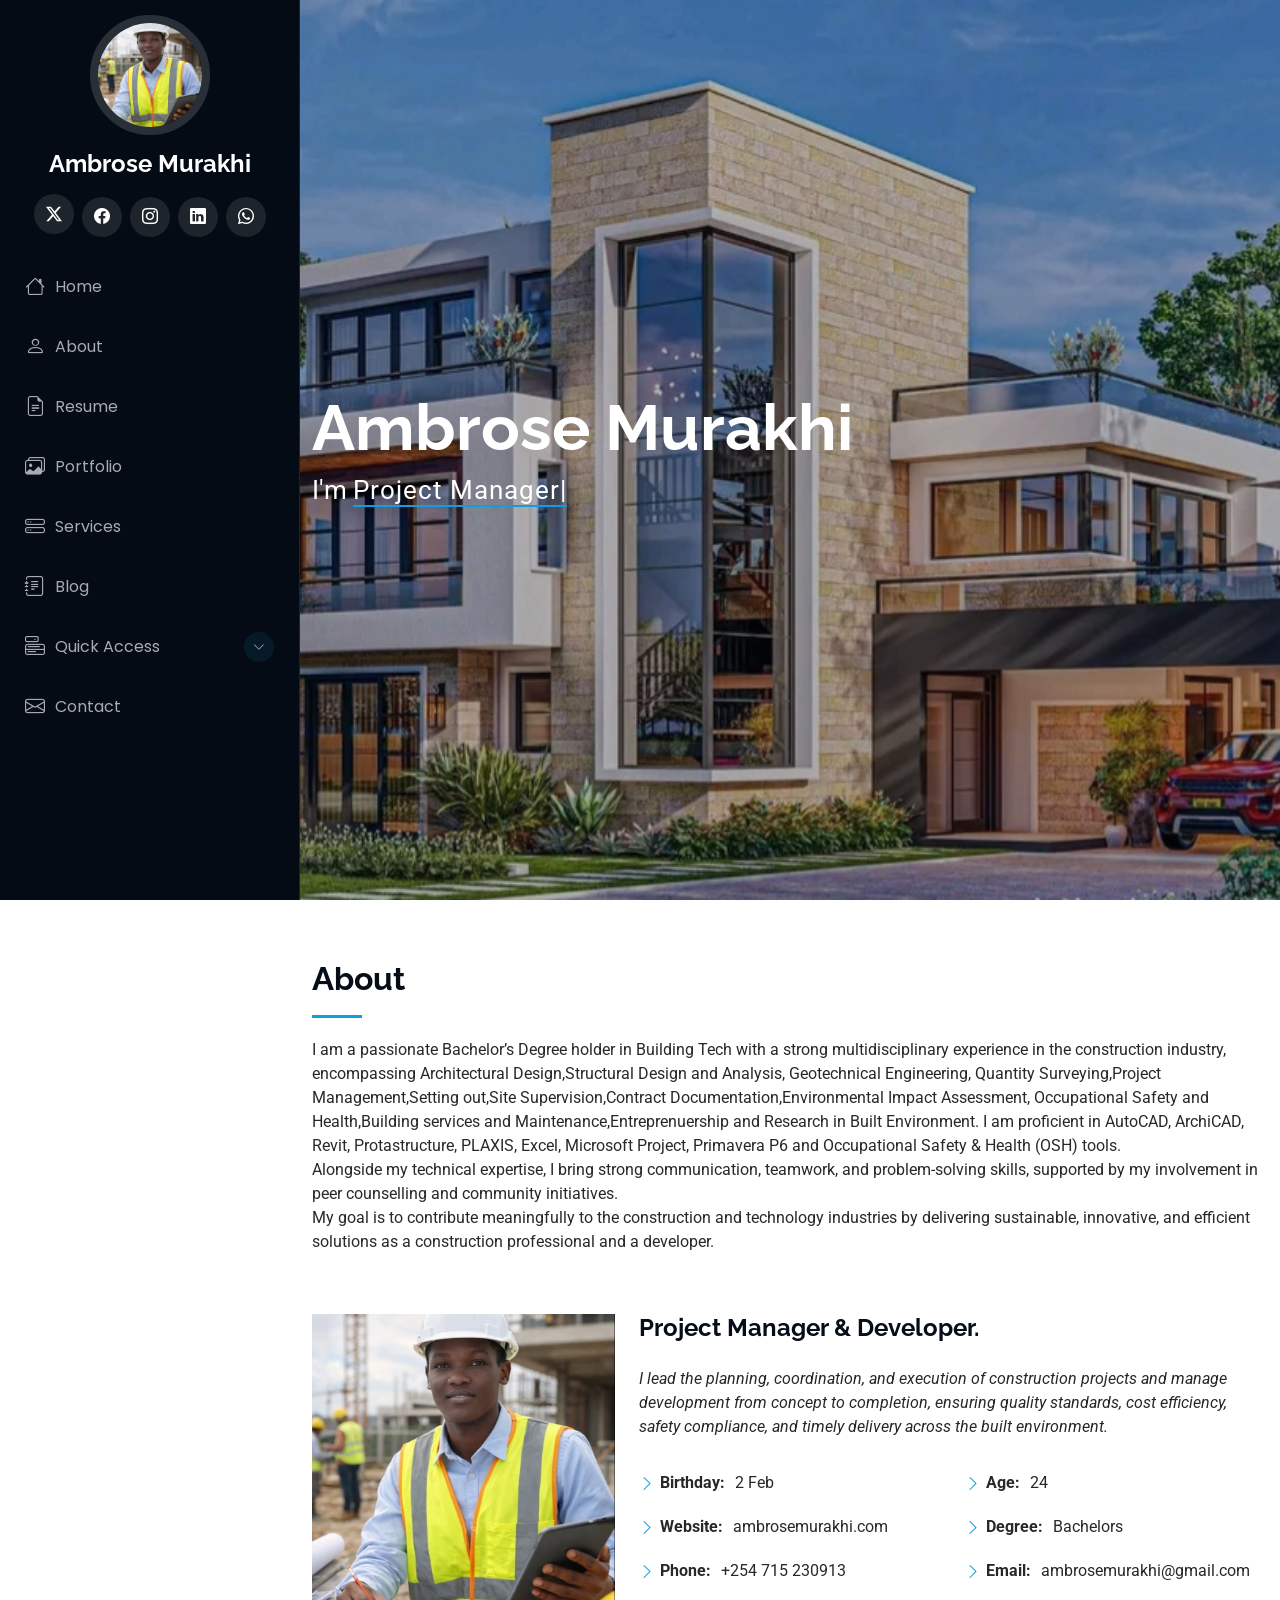
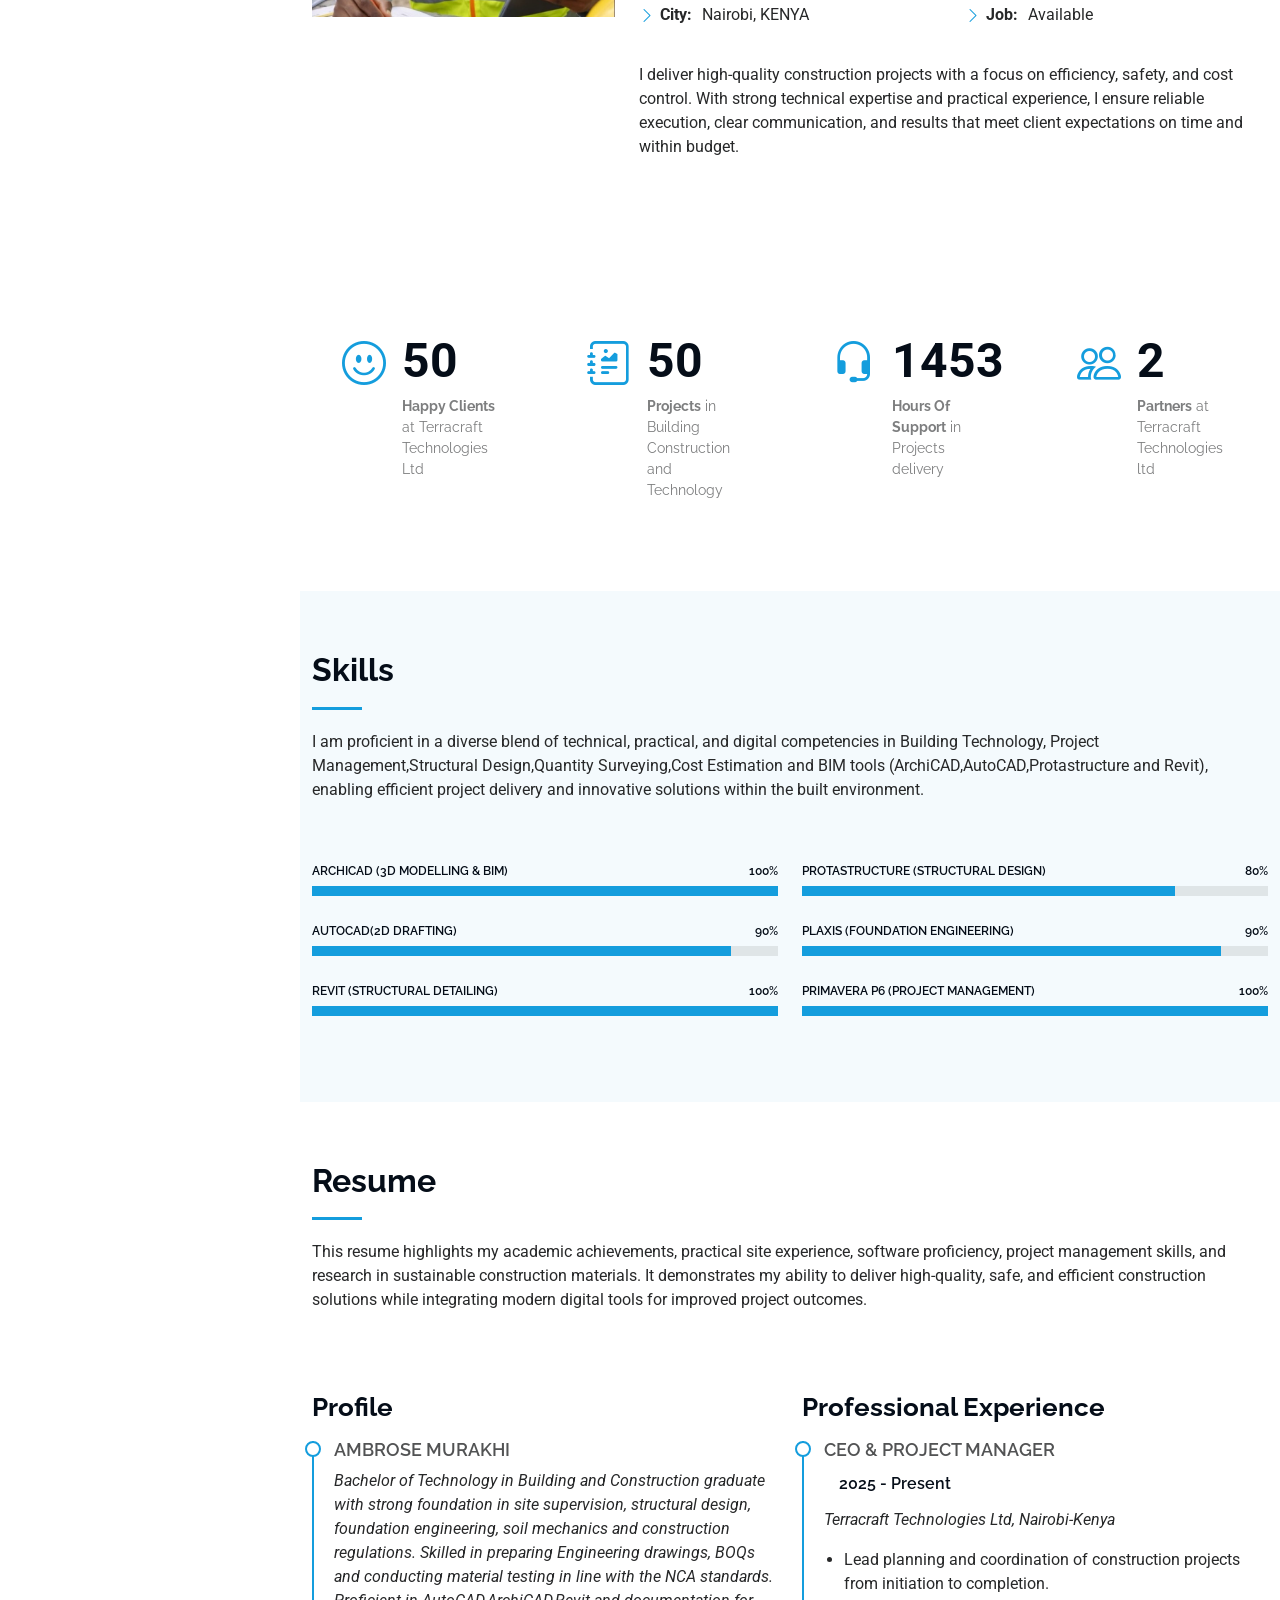
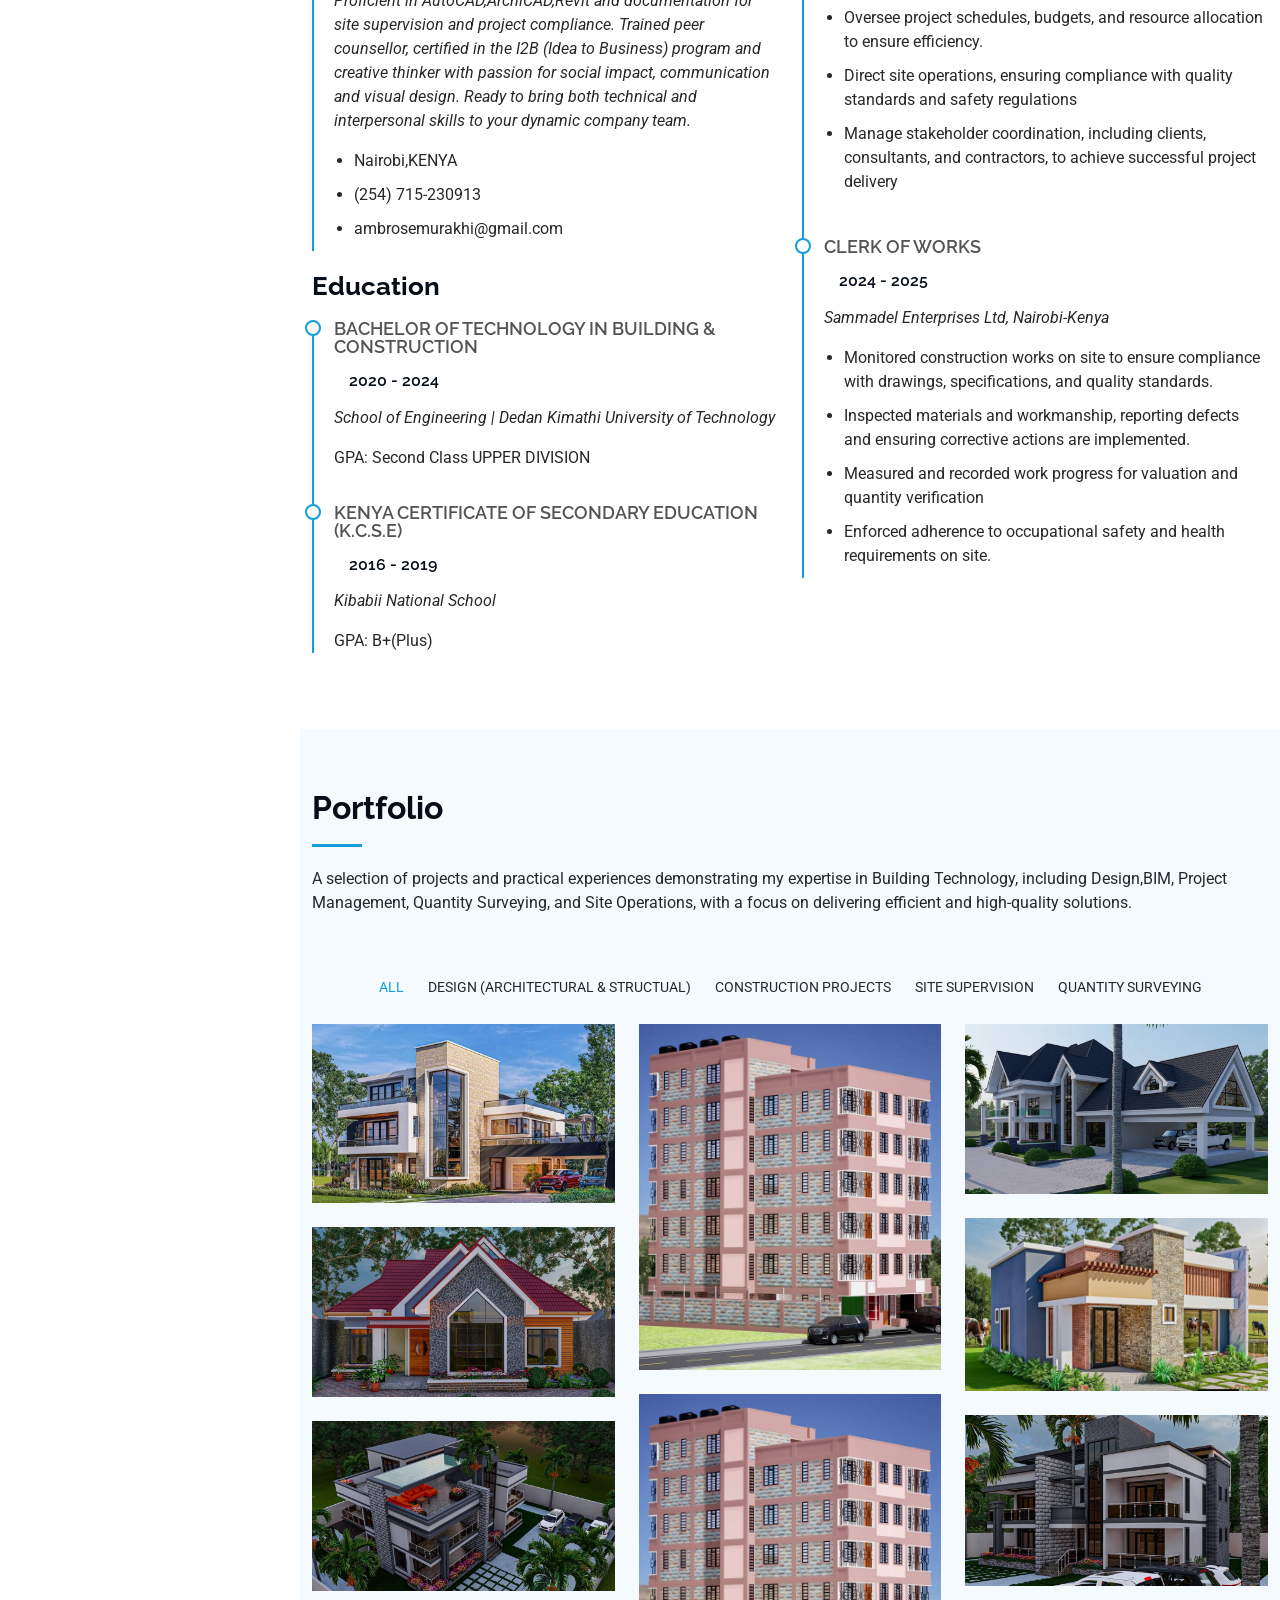
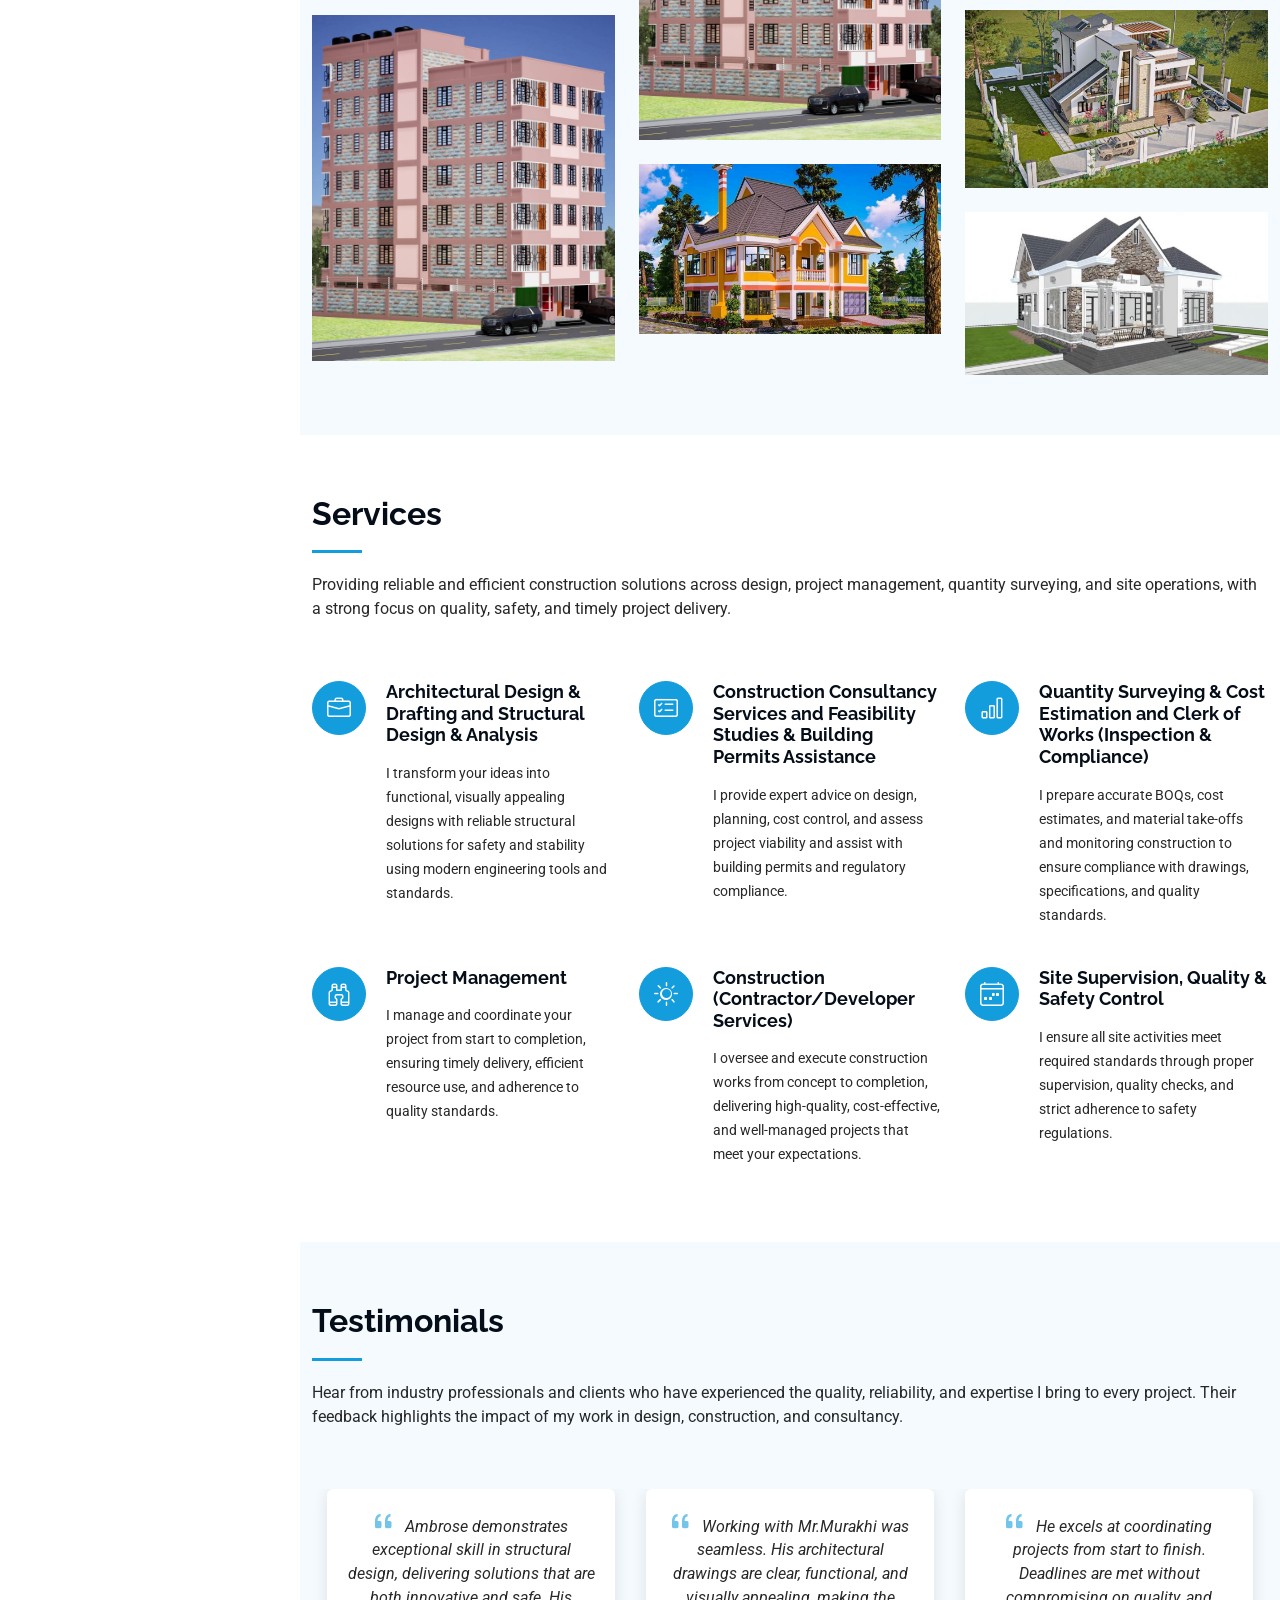
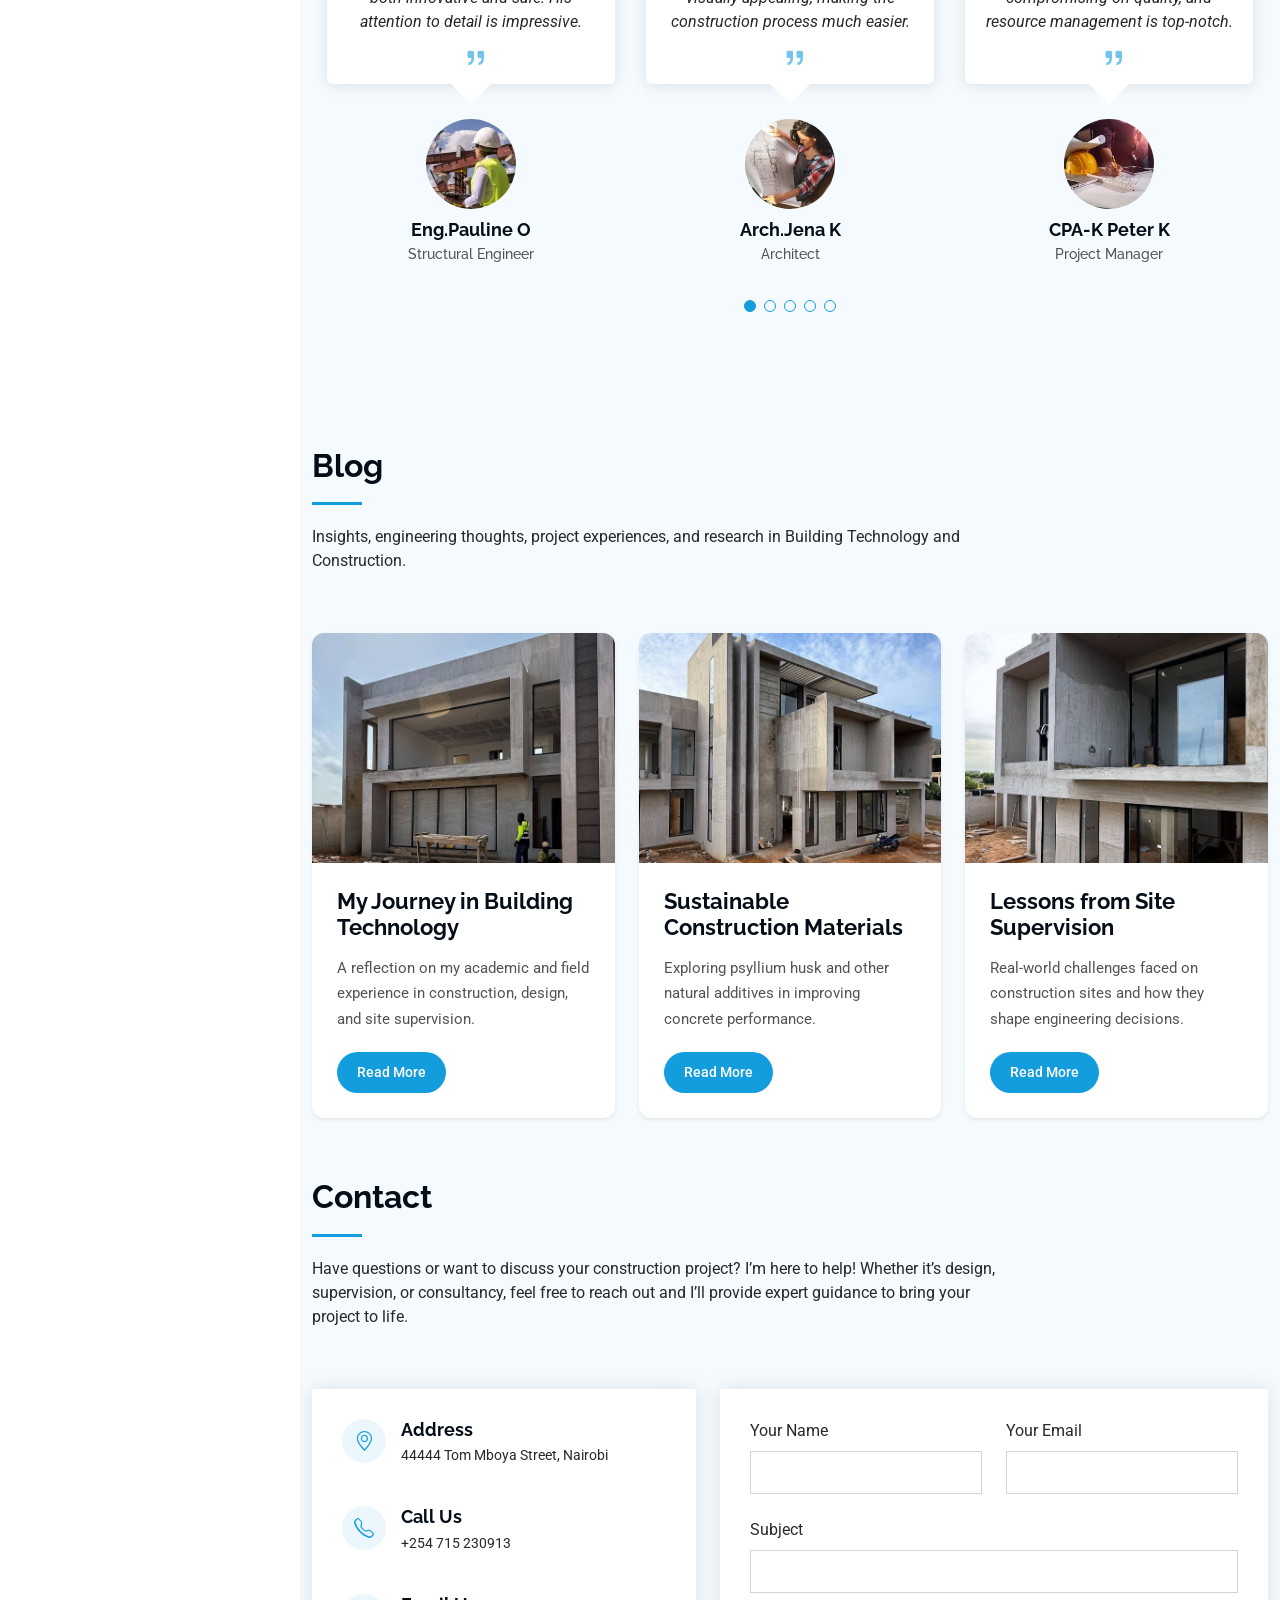
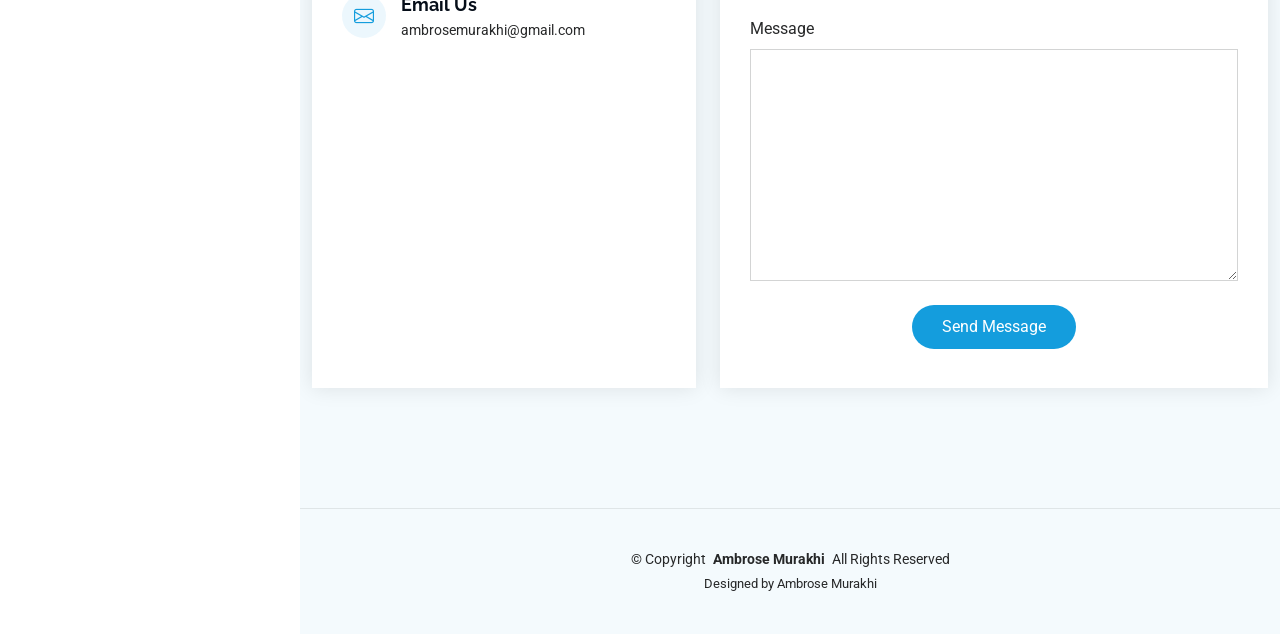
==== index.html @ 7d4fa471 "Initial portfolio website" ====
<!DOCTYPE html>
<html lang="en">

<head>
  <meta charset="utf-8">
  <meta content="width=device-width, initial-scale=1.0" name="viewport">
  <title>Index - My Portifolio</title>
  <meta content="" name="description">
  <meta content="" name="keywords">

  <!-- Favicons -->
  <link href="assets/img/favicon.png" rel="icon">
  <link href="assets/img/apple-touch-icon.png" rel="apple-touch-icon">

  <!-- Fonts -->
  <link href="https://fonts.googleapis.com" rel="preconnect">
  <link href="https://fonts.gstatic.com" rel="preconnect" crossorigin>
  <link href="https://fonts.googleapis.com/css2?family=Roboto:ital,wght@0,100;0,300;0,400;0,500;0,700;0,900;1,100;1,300;1,400;1,500;1,700;1,900&family=Poppins:ital,wght@0,100;0,200;0,300;0,400;0,500;0,600;0,700;0,800;0,900;1,100;1,200;1,300;1,400;1,500;1,600;1,700;1,800;1,900&family=Raleway:ital,wght@0,100;0,200;0,300;0,400;0,500;0,600;0,700;0,800;0,900;1,100;1,200;1,300;1,400;1,500;1,600;1,700;1,800;1,900&display=swap" rel="stylesheet">

  <!-- Vendor CSS Files -->
  <link href="assets/vendor/bootstrap/css/bootstrap.min.css" rel="stylesheet">
  <link href="assets/vendor/bootstrap-icons/bootstrap-icons.css" rel="stylesheet">
  <link href="assets/vendor/aos/aos.css" rel="stylesheet">
  <link href="assets/vendor/glightbox/css/glightbox.min.css" rel="stylesheet">
  <link href="assets/vendor/swiper/swiper-bundle.min.css" rel="stylesheet">

  <!-- Main CSS File -->
  <link href="assets/css/main.css" rel="stylesheet">

</head>

<body class="index-page">

  <header id="header" class="header dark-background d-flex flex-column">
    <i class="header-toggle d-xl-none bi bi-list"></i>

    <div class="profile-img">
      <img src="assets/img/my-profile-img.jpg" alt="" class="img-fluid rounded-circle">
    </div>

    <a href="index.html" class="logo d-flex align-items-center justify-content-center">
      <!-- Uncomment the line below if you also wish to use an image logo -->
      <!-- <img src="assets/img/logo.png" alt=""> -->
      <h1 class="sitename">Ambrose Murakhi</h1>
    </a>

    <div class="social-links text-center">
  <a href="https://x.com/AmbroseMurakhi_" target="_blank"class="bi bi-twitter-x"></i></a>
  <a href="https://www.facebook.com/profile.php?id=61586378630712" target="_blank" class="facebook"><i class="bi bi-facebook"></i></a>
  <a href="https://www.instagram.com/ambrose_murakhi/" target="_blank" class="instagram"><i class="bi bi-instagram"></i></a>
  <a href="https://www.linkedin.com/in/ambrose-murakhi/" target="_blank" class="linkedin"><i class="bi bi-linkedin"></i></a>
  <a href="https://wa.me/254715230913" target="_blank" class="whatsapp"><i class="bi bi-whatsapp"></i></a>
</div>
    </div>

    <nav id="navmenu" class="navmenu">
      <ul>
        <li><a href="#hero" class="active"><i class="bi bi-house navicon"></i>Home</a></li>
        <li><a href="#about"><i class="bi bi-person navicon"></i> About</a></li>
        <li><a href="#resume"><i class="bi bi-file-earmark-text navicon"></i> Resume</a></li>
        <li><a href="#portfolio"><i class="bi bi-images navicon"></i> Portfolio</a></li>
        <li><a href="#services"><i class="bi bi-hdd-stack navicon"></i> Services</a></li>
        <li><a href="#blog"><i class="bi bi-journal-text navicon"></i> Blog</a></li>
        <li class="dropdown">
  <a href="#">
    <i class="bi bi-menu-button navicon"></i>
    <span>Quick Access</span>
    <i class="bi bi-chevron-down toggle-dropdown"></i>
  </a>

  <ul>
    <li><a href="#about">About Me</a></li>
    <li><a href="#resume">My Resume</a></li>
    <li><a href="#portfolio">My Projects</a></li>

    <li class="dropdown">
      <a href="#">
        <span>More Sections</span>
        <i class="bi bi-chevron-down toggle-dropdown"></i>
      </a>
      <ul>
        <li><a href="#services">Services</a></li>
        <li><a href="#testimonials">Testimonials</a></li>
        <li><a href="#contact">Contact Me</a></li>
      </ul>
    </li>

    <li><a href="#hero">Back to Home</a></li>
  </ul>
</li>
        <li><a href="#contact"><i class="bi bi-envelope navicon"></i> Contact</a></li>
      </ul>
    </nav>

  </header>

  <main class="main">

    <!-- Hero Section -->
    <section id="hero" class="hero section dark-background">

      <img src="assets/img/1000176265(1).png" alt="" data-aos="fade-in" class="">

      <div class="container" data-aos="fade-up" data-aos-delay="100">
          <h2>Ambrose Murakhi</h2>
        <p>I'm <span class="typed" data-typed-items="Project Manager, Developer, Freelance, Photographer, Entrepreneur">Designer</span><span class="typed-cursor typed-cursor--blink" aria-hidden="true"></span><span class="typed-cursor typed-cursor--blink" aria-hidden="true"></span></p>
      </div>

    </section><!-- /Hero Section -->

    <!-- About Section -->
    <section id="about" class="about section">

      <!-- Section Title -->
      <div class="container section-title" data-aos="fade-up">
        <h2>About</h2>
        <p>I am a passionate Bachelor’s Degree holder in Building Tech with a strong multidisciplinary experience in the construction industry, encompassing
           Architectural Design,Structural Design and Analysis, Geotechnical Engineering, Quantity Surveying,Project Management,Setting out,Site Supervision,Contract
           Documentation,Environmental Impact Assessment, Occupational Safety and Health,Building services and Maintenance,Entreprenuership and Research in Built Environment.
           I am proficient in AutoCAD, ArchiCAD, Revit, Protastructure, PLAXIS, Excel, Microsoft Project, Primavera P6 and Occupational Safety & Health (OSH) tools.</p>
           Alongside my technical expertise, I bring strong communication, teamwork, and problem-solving skills, supported by my involvement in peer counselling and community initiatives.</p> 
           My goal is to contribute meaningfully to the construction and technology industries by delivering sustainable, innovative, and efficient solutions  as  a construction professional and a developer.</p>
      </div><!-- End Section Title -->

      <div class="container" data-aos="fade-up" data-aos-delay="100">

        <div class="row gy-4 justify-content-center">
          <div class="col-lg-4">
            <img src="assets/img/my-profile-img.jpg" class="img-fluid" alt="">
          </div>
          <div class="col-lg-8 content">
            <h2>Project Manager &amp; Developer.</h2>
            <p class="fst-italic py-3">
              I lead the planning, coordination, and execution of construction projects and manage development from concept
              to completion, ensuring quality standards, cost efficiency, safety compliance, and timely delivery across the built environment.</p>
            <div class="row">
              <div class="col-lg-6">
                <ul>
                  <li><i class="bi bi-chevron-right"></i> <strong>Birthday:</strong> <span>2 Feb </span></li>
                  <li><i class="bi bi-chevron-right"></i> <strong>Website:</strong> <span>ambrosemurakhi.com</span></li>
                  <li><i class="bi bi-chevron-right"></i> <strong>Phone:</strong> <span>+254 715 230913</span></li>
                  <li><i class="bi bi-chevron-right"></i> <strong>City:</strong> <span>Nairobi, KENYA</span></li>
                </ul>
              </div>
              <div class="col-lg-6">
                <ul>
                  <li><i class="bi bi-chevron-right"></i> <strong>Age:</strong> <span>24</span></li>
                  <li><i class="bi bi-chevron-right"></i> <strong>Degree:</strong> <span>Bachelors</span></li>
                  <li><i class="bi bi-chevron-right"></i> <strong>Email:</strong> <span>ambrosemurakhi@gmail.com</span></li>
                  <li><i class="bi bi-chevron-right"></i> <strong>Job:</strong> <span>Available</span></li>
                </ul>
              </div>
            </div>
            <p class="py-3">
              I deliver high-quality construction projects with a focus on efficiency, safety, and cost control. With strong technical expertise and practical experience, I ensure reliable execution, clear communication, and results that meet client expectations on time and within budget.
            </p>
          </div>
        </div>

      </div>

    </section><!-- /About Section -->

    <!-- Stats Section -->
    <section id="stats" class="stats section">

      <div class="container" data-aos="fade-up" data-aos-delay="100">

        <div class="row gy-4">

          <div class="col-lg-3 col-md-6">
            <div class="stats-item">
              <i class="bi bi-emoji-smile"></i>
              <span data-purecounter-start="0" data-purecounter-end="50" data-purecounter-duration="1" class="purecounter"></span>
              <p><strong>Happy Clients</strong> <span> at Terracraft Technologies Ltd</span></p>
            </div>
          </div><!-- End Stats Item -->

          <div class="col-lg-3 col-md-6">
            <div class="stats-item">
              <i class="bi bi-journal-richtext"></i>
              <span data-purecounter-start="0" data-purecounter-end="50" data-purecounter-duration="1" class="purecounter"></span>
              <p><strong>Projects</strong> <span>in Building Construction and Technology</span></p>
            </div>
          </div><!-- End Stats Item -->

          <div class="col-lg-3 col-md-6">
            <div class="stats-item">
              <i class="bi bi-headset"></i>
              <span data-purecounter-start="0" data-purecounter-end="1453" data-purecounter-duration="1" class="purecounter"></span>
              <p><strong>Hours Of Support</strong> <span>in Projects delivery</span></p>
            </div>
          </div><!-- End Stats Item -->

          <div class="col-lg-3 col-md-6">
            <div class="stats-item">
              <i class="bi bi-people"></i>
              <span data-purecounter-start="0" data-purecounter-end="2" data-purecounter-duration="1" class="purecounter"></span>
              <p><strong>Partners</strong> <span>at Terracraft Technologies ltd</span></p>
            </div>
          </div><!-- End Stats Item -->

        </div>

      </div>

    </section><!-- /Stats Section -->

    <!-- Skills Section -->
    <section id="skills" class="skills section light-background">

      <!-- Section Title -->
      <div class="container section-title" data-aos="fade-up">
        <h2>Skills</h2>
        <p>I am proficient in a diverse blend of technical, practical, and digital competencies in Building Technology, Project Management,Structural Design,Quantity Surveying,Cost Estimation and BIM tools (ArchiCAD,AutoCAD,Protastructure and Revit), enabling efficient project delivery and innovative solutions within the built environment.</p>
      </div><!-- End Section Title -->

      <div class="container" data-aos="fade-up" data-aos-delay="100">

        <div class="row skills-content skills-animation">

          <div class="col-lg-6">

            <div class="progress">
              <span class="skill"><span>ArchiCAD (3D Modelling & BIM)</span> <i class="val">100%</i></span>
              <div class="progress-bar-wrap">
                <div class="progress-bar" role="progressbar" aria-valuenow="100" aria-valuemin="0" aria-valuemax="100"></div>
              </div>
            </div><!-- End Skills Item -->

            <div class="progress">
              <span class="skill"><span>AutoCAD(2D Drafting)</span> <i class="val">90%</i></span>
              <div class="progress-bar-wrap">
                <div class="progress-bar" role="progressbar" aria-valuenow="90" aria-valuemin="0" aria-valuemax="100"></div>
              </div>
            </div><!-- End Skills Item -->

            <div class="progress">
              <span class="skill"><span>Revit (Structural Detailing)</span> <i class="val">100%</i></span>
              <div class="progress-bar-wrap">
                <div class="progress-bar" role="progressbar" aria-valuenow="100" aria-valuemin="0" aria-valuemax="100"></div>
              </div>
            </div><!-- End Skills Item -->

          </div>

          <div class="col-lg-6">

            <div class="progress">
              <span class="skill"><span>Protastructure (Structural Design)</span> <i class="val">80%</i></span>
              <div class="progress-bar-wrap">
                <div class="progress-bar" role="progressbar" aria-valuenow="80" aria-valuemin="0" aria-valuemax="100"></div>
              </div>
            </div><!-- End Skills Item -->

            <div class="progress">
              <span class="skill"><span>PLAXIS (Foundation Engineering)</span> <i class="val">90%</i></span>
              <div class="progress-bar-wrap">
                <div class="progress-bar" role="progressbar" aria-valuenow="90" aria-valuemin="0" aria-valuemax="100"></div>
              </div>
            </div><!-- End Skills Item -->

            <div class="progress">
              <span class="skill"><span>Primavera P6 (Project Management)</span> <i class="val">100%</i></span>
              <div class="progress-bar-wrap">
                <div class="progress-bar" role="progressbar" aria-valuenow="100" aria-valuemin="0" aria-valuemax="100"></div>
              </div>
            </div><!-- End Skills Item -->

          </div>

        </div>

      </div>

    </section><!-- /Skills Section -->

    <!-- Resume Section -->
    <section id="resume" class="resume section">

      <!-- Section Title -->
      <div class="container section-title" data-aos="fade-up">
        <h2>Resume</h2>
        <p>This resume highlights my academic achievements, practical site experience, software proficiency, project management skills, and research in sustainable construction materials. It demonstrates my ability to deliver high-quality, safe, and efficient construction solutions while integrating modern digital tools for improved project outcomes.</p>
      </div><!-- End Section Title -->

      <div class="container">

        <div class="row">

          <div class="col-lg-6" data-aos="fade-up" data-aos-delay="100">
            <h3 class="resume-title">Profile</h3>

            <div class="resume-item pb-0">
              <h4>Ambrose Murakhi</h4>
              <p><em>Bachelor of Technology in Building and Construction graduate with strong 
                foundation in site supervision, structural design, foundation engineering, soil mechanics and construction regulations. 
                Skilled in preparing Engineering drawings, BOQs and conducting material testing in line with the NCA standards. 
                Proficient in AutoCAD,ArchiCAD,Revit and documentation for site supervision and project compliance.
                Trained peer counsellor, certified in the I2B (Idea to Business) program and creative thinker with passion for
                social impact, communication and visual design. Ready to bring both technical and interpersonal skills to  
                your dynamic company team.</em></p>
              <ul>
                <li>Nairobi,KENYA</li>
                <li>(254) 715-230913</li>
                <li>ambrosemurakhi@gmail.com</li>
              </ul>
            </div><!-- Edn Resume Item -->

            <h3 class="resume-title">Education</h3>
            <div class="resume-item">
              <h4>Bachelor of Technology in Building &amp; Construction</h4>
              <h5>2020 - 2024</h5>
              <p><em>School of Engineering | Dedan Kimathi University of Technology</em></p>
              <p>GPA: Second Class UPPER DIVISION</p>
            </div><!-- Edn Resume Item -->

            <div class="resume-item">
              <h4>Kenya Certificate of Secondary Education (K.C.S.E)</h4>
              <h5>2016 - 2019</h5>
              <p><em>Kibabii National School</em></p>
              <p>GPA: B+(Plus)</p>
            </div><!-- Edn Resume Item -->

          </div>

          <div class="col-lg-6" data-aos="fade-up" data-aos-delay="200">
            <h3 class="resume-title">Professional Experience</h3>
            <div class="resume-item">
              <h4>CEO & Project Manager</h4>
              <h5>2025 - Present</h5>
              <p><em>Terracraft Technologies Ltd, Nairobi-Kenya </em></p>
              <ul>
                <li>Lead planning and coordination of construction projects from initiation to completion.</li>
                <li>Oversee project schedules, budgets, and resource allocation to ensure efficiency. </li>
                <li>Direct site operations, ensuring compliance with quality standards and safety regulations</li>
                <li>Manage stakeholder coordination, including clients, consultants, and contractors, to achieve successful project delivery</li>
              </ul>
            </div><!-- Edn Resume Item -->

            <div class="resume-item">
              <h4>Clerk of Works</h4>
              <h5>2024 - 2025</h5>
              <p><em>Sammadel Enterprises Ltd, Nairobi-Kenya</em></p>
              <ul>
                <li>Monitored construction works on site to ensure compliance with drawings, specifications, and quality standards.</li>
                <li>Inspected materials and workmanship, reporting defects and ensuring corrective actions are implemented.</li>
                <li>Measured and recorded work progress for valuation and quantity verification</li>
                <li>Enforced adherence to occupational safety and health requirements on site.</li>
              </ul>
            </div><!-- Edn Resume Item -->

          </div>

        </div>

      </div>

    </section><!-- /Resume Section -->

    <!-- Portfolio Section -->
    <section id="portfolio" class="portfolio section light-background">

      <!-- Section Title -->
      <div class="container section-title" data-aos="fade-up">
        <h2>Portfolio</h2>
        <p>A selection of projects and practical experiences demonstrating my expertise in Building Technology, including Design,BIM, Project Management, Quantity Surveying, and Site Operations, with a focus on delivering efficient and high-quality solutions.</p>
      </div><!-- End Section Title -->

      <div class="container">

        <div class="isotope-layout" data-default-filter="*" data-layout="masonry" data-sort="original-order">

          <ul class="portfolio-filters isotope-filters" data-aos="fade-up" data-aos-delay="100">
            <li data-filter="*" class="filter-active">All</li>
            <li data-filter=".filter-app">Design (Architectural & Structual)</li>
            <li data-filter=".filter-product">Construction Projects</li>
            <li data-filter=".filter-branding">Site Supervision</li>
            <li data-filter=".filter-books">Quantity Surveying</li>
          </ul><!-- End Portfolio Filters -->

          <div class="row gy-4 isotope-container" data-aos="fade-up" data-aos-delay="200">

          <div class="col-lg-4 col-md-6 portfolio-item isotope-item filter-app">
              <div class="portfolio-content h-100">
                <img src="assets/img/1000176265(1).png" class="img-fluid" alt="">
                <div class="portfolio-info">
                  <h4>Mansionette Architectural Design</h4>
                  <p> Mansionette residential unit located in Kahawa Estate,Nyeri County.</p>
                  <a href="assets/img/1000176265(1).png" title="Mansionette Architectural Design" data-gallery="portfolio-gallery-app" class="glightbox preview-link"><i class="bi bi-zoom-in"></i></a>
                  <a href="portfolio-details.html" title="More Details" class="details-link"><i class="bi bi-link-45deg"></i></a>
                </div>
              </div>
            </div><!-- End Portfolio Item -->

            <div class="col-lg-4 col-md-6 portfolio-item isotope-item filter-product">
              <div class="portfolio-content h-100">
                <img src="assets/img/1000366231.jpg" class="img-fluid" alt="">
                <div class="portfolio-info">
                  <h4>Affordable Housing,Nyeri Town</h4>
                  <p>6-Storey Residential Building next of Nyeri PGH</p>
                  <a href="assets/img/1000366231.jpg" title="Affordable Housing,Nyeri Town" data-gallery="portfolio-gallery-product" class="glightbox preview-link"><i class="bi bi-zoom-in"></i></a>
                  <a href="portfolio-details.html" title="More Details" class="details-link"><i class="bi bi-link-45deg"></i></a>
                </div>
              </div>
            </div><!-- End Portfolio Item -->

            <div class="col-lg-4 col-md-6 portfolio-item isotope-item filter-branding">
              <div class="portfolio-content h-100">
                <img src="assets/img/1000360271.jpg" class="img-fluid" alt="">
                <div class="portfolio-info">
                  <h4>Site Supervision</h4>
                  <p>Worked as a site supervisor at Terracraft Technologies Ltd</p>
                  <a href="assets/img/1000360271.jpg" title="Site Supervisor TTL" data-gallery="portfolio-gallery-branding" class="glightbox preview-link"><i class="bi bi-zoom-in"></i></a>
                  <a href="portfolio-details.html" title="More Details" class="details-link"><i class="bi bi-link-45deg"></i></a>
                </div>
              </div>
            </div><!-- End Portfolio Item -->

            <div class="col-lg-4 col-md-6 portfolio-item isotope-item filter-books">
              <div class="portfolio-content h-100">
                <img src="assets/img/1000360272.jpg" class="img-fluid" alt="">
                <div class="portfolio-info">
                  <h4>Quantity Surveying at Terracraft Technologies Ltd</h4>
                  <p>Working as a Quantity Surveyor at Terracraft Technologies Ltd</p>
                  <a href="assets/img/1000360272.jpg" title="Quantity Surveyor at Terracraft Technologies Ltd" data-gallery="portfolio-gallery-book" class="glightbox preview-link"><i class="bi bi-zoom-in"></i></a>
                  <a href="portfolio-details.html" title="More Details" class="details-link"><i class="bi bi-link-45deg"></i></a>
                </div>
              </div>
            </div><!-- End Portfolio Item -->

            <div class="col-lg-4 col-md-6 portfolio-item isotope-item filter-app">
              <div class="portfolio-content h-100">
                <img src="assets/img/1000360269.jpg" class="img-fluid" alt="">
                <div class="portfolio-info">
                  <h4>2-bedroom Bungalow</h4>
                  <p>2-bedroom Bungalow located in Kahawa estate,Nyeri County</p>
                  <a href="assets/img/1000360269.jpg" title="2-bedroom Bungalow" data-gallery="portfolio-gallery-app" class="glightbox preview-link"><i class="bi bi-zoom-in"></i></a>
                  <a href="portfolio-details.html" title="More Details" class="details-link"><i class="bi bi-link-45deg"></i></a>
                </div>
              </div>
            </div><!-- End Portfolio Item -->

            <div class="col-lg-4 col-md-6 portfolio-item isotope-item filter-product">
              <div class="portfolio-content h-100">
                <img src="assets/img/1000366231.jpg" class="img-fluid" alt="">
                <div class="portfolio-info">
                  <h4>Affordable Housing,Ruringu Nyeri county</h4>
                  <p>6-Storey Residential Building in Ruringu Town</p>
                  <a href="assets/img/1000366231.jpg" title="12-Storey Building Ruringu" data-gallery="portfolio-gallery-product" class="glightbox preview-link"><i class="bi bi-zoom-in"></i></a>
                  <a href="portfolio-details.html" title="More Details" class="details-link"><i class="bi bi-link-45deg"></i></a>
                </div>
              </div>
            </div><!-- End Portfolio Item -->

            <div class="col-lg-4 col-md-6 portfolio-item isotope-item filter-branding">
              <div class="portfolio-content h-100">
                <img src="assets/img/1000360277.jpg" class="img-fluid" alt="">
                <div class="portfolio-info">
                  <h4>Site Supervision at Boma Yangu</h4>
                  <p>Worked as a site supervisor at Boma Yangu</p>
                  <a href="assets/img/1000360277.jpg" title="Site supervisor Boma yangu" data-gallery="portfolio-gallery-branding" class="glightbox preview-link"><i class="bi bi-zoom-in"></i></a>
                  <a href="portfolio-details.html" title="More Details" class="details-link"><i class="bi bi-link-45deg"></i></a>
                </div>
              </div>
            </div><!-- End Portfolio Item -->

            <div class="col-lg-4 col-md-6 portfolio-item isotope-item filter-books">
              <div class="portfolio-content h-100">
                <img src="assets/img/1000360279.jpg" class="img-fluid" alt="">
                <div class="portfolio-info">
                  <h4>Quantity Suverying at AHP</h4>
                  <p>Worked as a quantity surveyor at AHP</p>
                  <a href="assets/img/1000360279.jpg" title="Quantity surveyor at AHP" data-gallery="portfolio-gallery-book" class="glightbox preview-link"><i class="bi bi-zoom-in"></i></a>
                  <a href="portfolio-details.html" title="More Details" class="details-link"><i class="bi bi-link-45deg"></i></a>
                </div>
              </div>
            </div><!-- End Portfolio Item -->

            <div class="col-lg-4 col-md-6 portfolio-item isotope-item filter-app">
              <div class="portfolio-content h-100">
                <img src="assets/img/portfolio/hero2.jpg" class="img-fluid" alt="">
                <div class="portfolio-info">
                  <h4>4-bedroom Mansionette</h4>
                  <p>4-bedroom Mansionette located in Kahawa Estate,Nyeri county</p>
                  <a href="assets/img/portfolio/hero2.jpg" title="4-bedroom Mansionette" data-gallery="portfolio-gallery-app" class="glightbox preview-link"><i class="bi bi-zoom-in"></i></a>
                  <a href="portfolio-details.html" title="More Details" class="details-link"><i class="bi bi-link-45deg"></i></a>
                </div>
              </div>
            </div><!-- End Portfolio Item -->

            <div class="col-lg-4 col-md-6 portfolio-item isotope-item filter-product">
              <div class="portfolio-content h-100">
<img src="assets/img/1000366231.jpg" class="img-fluid" alt="">
<div class="portfolio-info">
<h4>Block C 6-Storey Building Othaya Town</h4>
<p>6-Storey Residential Building with 2 bedroom units</p>
<a href="assets/img/1000366231.jpg" title="Block C 10-Storey Othaya Town" data-gallery="portfolio-gallery-product" class="glightbox preview-link"><i class="bi bi-zoom-in"></i></a>
        <a href="portfolio-details.html" title="More Details" class="details-link"><i class="bi bi-link-45deg"></i></a>
            </div>
            </div>
            </div><!-- End Portfolio Item -->

            <div class="col-lg-4 col-md-6 portfolio-item isotope-item filter-branding">
              <div class="portfolio-content h-100">
                <img src="assets/img/1000351188.jpg" class="img-fluid" alt="">
                <div class="portfolio-info">
                  <h4>Site Supervision at AHP</h4>
                  <p>Worked as a site supervisor at AHP</p>
                  <a href="assets/img/1000351188.jpg" title="Site Supervisor AHP" data-gallery="portfolio-gallery-branding" class="glightbox preview-link"><i class="bi bi-zoom-in"></i></a>
                  <a href="portfolio-details.html" title="More Details" class="details-link"><i class="bi bi-link-45deg"></i></a>
                </div>
              </div>
            </div><!-- End Portfolio Item -->

            <div class="col-lg-4 col-md-6 portfolio-item isotope-item filter-books">
              <div class="portfolio-content h-100">
                <img src="assets/img/hero1.jpg" class="img-fluid" alt="">
                <div class="portfolio-info">
                  <h4>Drawing interpretation for quantity take-offs</h4>
                  <p>At Boma yangu</p>
                  <a href="assets/img/hero1.jpg" title="Quantity Surveyor at Boma Yangu" data-gallery="portfolio-gallery-book" class="glightbox preview-link"><i class="bi bi-zoom-in"></i></a>
                  <a href="portfolio-details.html" title="More Details" class="details-link"><i class="bi bi-link-45deg"></i></a>
                </div>
              </div>
            </div><!-- End Portfolio Item -->

          </div><!-- End Portfolio Container -->

        </div>

      </div>

    </section><!-- /Portfolio Section -->

    <!-- Services Section -->
    <section id="services" class="services section">

      <!-- Section Title -->
      <div class="container section-title" data-aos="fade-up">
        <h2>Services</h2>
        <p>Providing reliable and efficient construction solutions across design, project management, quantity surveying, and site operations, with a strong focus on quality, safety, and timely project delivery.</p>
      </div><!-- End Section Title -->

      <div class="container">

        <div class="row gy-4">

          <div class="col-lg-4 col-md-6 service-item d-flex" data-aos="fade-up" data-aos-delay="100">
            <div class="icon flex-shrink-0"><i class="bi bi-briefcase"></i></div>
            <div>
              <h4 class="title"><a href="architectural design.html" class="stretched-link">Architectural Design & Drafting and Structural Design & Analysis</a></h4>
              <p class="description">I transform your ideas into functional, visually appealing designs with reliable structural solutions for safety and stability using modern engineering tools and standards.</p>
            </div>
          </div>
          <!-- End Service Item -->

          <div class="col-lg-4 col-md-6 service-item d-flex" data-aos="fade-up" data-aos-delay="200">
            <div class="icon flex-shrink-0"><i class="bi bi-card-checklist"></i></div>
            <div>
              <h4 class="title"><a href="Construction consultancy services.html" class="stretched-link">Construction Consultancy Services and Feasibility Studies & Building Permits Assistance</a></h4>
              <p class="description">I provide expert advice on design, planning, cost control, and assess project viability and assist with building permits and regulatory compliance.</p>
            </div>
          </div><!-- End Service Item -->

          <div class="col-lg-4 col-md-6 service-item d-flex" data-aos="fade-up" data-aos-delay="300">
            <div class="icon flex-shrink-0"><i class="bi bi-bar-chart"></i></div>
            <div>
              <h4 class="title"><a href="Quantity Surveying & Cost Estimation.html" class="stretched-link">Quantity Surveying & Cost Estimation and Clerk of Works (Inspection & Compliance)</a></h4>
              <p class="description">I prepare accurate BOQs, cost estimates, and material take-offs and monitoring construction to ensure compliance with drawings, specifications, and quality standards.</p>
            </div>
          </div><!-- End Service Item -->

          <div class="col-lg-4 col-md-6 service-item d-flex" data-aos="fade-up" data-aos-delay="400">
            <div class="icon flex-shrink-0"><i class="bi bi-binoculars"></i></div>
            <div>
              <h4 class="title"><a href="Project Management.html" class="stretched-link">Project Management</a></h4>
              <p class="description">I manage and coordinate your project from start to completion, ensuring timely delivery, efficient resource use, and adherence to quality standards.</p>
            </div>
          </div><!-- End Service Item -->

          <div class="col-lg-4 col-md-6 service-item d-flex" data-aos="fade-up" data-aos-delay="500">
            <div class="icon flex-shrink-0"><i class="bi bi-brightness-high"></i></div>
            <div>
              <h4 class="title"><a href="Contractor&Developer Services.html" class="stretched-link">Construction (Contractor/Developer Services)</a></h4>
              <p class="description">I oversee and execute construction works from concept to completion, delivering high-quality, cost-effective, and well-managed projects that meet your expectations.</p>
            </div>
          </div><!-- End Service Item -->

          <div class="col-lg-4 col-md-6 service-item d-flex" data-aos="fade-up" data-aos-delay="600">
            <div class="icon flex-shrink-0"><i class="bi bi-calendar4-week"></i></div>
            <div>
              <h4 class="title"><a href="Site Supervision, Quality & Safety Control.html" class="stretched-link">Site Supervision, Quality & Safety Control</a></h4>
              <p class="description">I ensure all site activities meet required standards through proper supervision, quality checks, and strict adherence to safety regulations.</p>
            </div>
          </div><!-- End Service Item -->

        </div>

      </div>

    </section><!-- /Services Section -->

    <!-- Testimonials Section -->
    <section id="testimonials" class="testimonials section light-background">

      <!-- Section Title -->
      <div class="container section-title" data-aos="fade-up">
        <h2>Testimonials</h2>
        <p>Hear from industry professionals and clients who have experienced the quality, reliability, and expertise I bring to every project. Their feedback highlights the impact of my work in design, construction, and consultancy.</p>
      </div><!-- End Section Title -->

      <div class="container" data-aos="fade-up" data-aos-delay="100">

        <div class="swiper init-swiper">
          <script type="application/json" class="swiper-config">
            {
              "loop": true,
              "speed": 600,
              "autoplay": {
                "delay": 5000
              },
              "slidesPerView": "auto",
              "pagination": {
                "el": ".swiper-pagination",
                "type": "bullets",
                "clickable": true
              },
              "breakpoints": {
                "320": {
                  "slidesPerView": 1,
                  "spaceBetween": 40
                },
                "1200": {
                  "slidesPerView": 3,
                  "spaceBetween": 1
                }
              }
            }
          </script>
          <div class="swiper-wrapper">

            <div class="swiper-slide">
              <div class="testimonial-item">
                <p>
                  <i class="bi bi-quote quote-icon-left"></i>
                  <span>Ambrose demonstrates exceptional skill in structural design, delivering solutions that are both innovative and safe. His attention to detail is impressive.</span>
                  <i class="bi bi-quote quote-icon-right"></i>
                </p>
                <img src="assets/img/testimonials/Structural Engineer1.jpg" class="testimonial-img" alt="">
                <h3>Eng.Pauline O</h3>
                <h4>Structural Engineer</h4>
              </div>
            </div><!-- End testimonial item -->

            <div class="swiper-slide">
              <div class="testimonial-item">
                <p>
                  <i class="bi bi-quote quote-icon-left"></i>
                  <span>Working with Mr.Murakhi was seamless. His architectural drawings are clear, functional, and visually appealing, making the construction process much easier.</span>
                  <i class="bi bi-quote quote-icon-right"></i>
                </p>
                <img src="assets/img/testimonials/Architect.jpg" class="testimonial-img" alt="">
                <h3> Arch.Jena K</h3>
                <h4>Architect</h4>
              </div>
            </div><!-- End testimonial item -->

            <div class="swiper-slide">
              <div class="testimonial-item">
                <p>
                  <i class="bi bi-quote quote-icon-left"></i>
                  <span>He excels at coordinating projects from start to finish. Deadlines are met without compromising on quality, and resource management is top-notch.</span>
                  <i class="bi bi-quote quote-icon-right"></i>
                </p>
                <img src="assets/img/testimonials/Project Manager.jpg" class="testimonial-img" alt="">
                <h3>CPA-K Peter K</h3>
                <h4>Project Manager</h4>
              </div>
            </div><!-- End testimonial item -->

            <div class="swiper-slide">
              <div class="testimonial-item">
                <p>
                  <i class="bi bi-quote quote-icon-left"></i>
                  <span>Ambrose's cost estimates and BOQs are always accurate and well-structured, allowing for efficient budgeting and control of project expenses.</span>
                  <i class="bi bi-quote quote-icon-right"></i>
                </p>
                <img src="assets/img/testimonials/Quantity Suveryor.jpg" class="testimonial-img" alt="">
                <h3>Qs. Jackson M</h3>
                <h4>Quantity Surveyor</h4>
              </div>
            </div><!-- End testimonial item -->

            <div class="swiper-slide">
              <div class="testimonial-item">
                <p>
                  <i class="bi bi-quote quote-icon-left"></i>
                  <span>His consultancy advice is insightful and practical. He provides professional guidance that saves time, money, and ensures compliance with standards.</span>
                  <i class="bi bi-quote quote-icon-right"></i>
                </p>
                <img src="assets/img/testimonials/Construction Consultant.jpg" class="testimonial-img" alt="">
                <h3>Eng. Wabwile A </h3>
                <h4>Construction Consultant</h4>
              </div>
            </div><!-- End testimonial item -->

          </div>
          <div class="swiper-pagination"></div>
        </div>

      </div>

    </section><!-- /Testimonials Section -->
<!-- Blog Section -->
<section id="blog" class="blog section light-background">

  <div class="container section-title" data-aos="fade-up">
    <h2>Blog</h2>
    <p>Insights, engineering thoughts, project experiences, and research in Building Technology and Construction.</p>
  </div>

  <div class="container">

    <div class="row gy-4">

      <!-- Blog Post 1 -->
      <div class="col-lg-4 col-md-6" data-aos="fade-up">
        <div class="card h-100 shadow-sm">
          <img src="assets/img/1000139272.jpg" class="card-img-top" alt="">
          <div class="card-body">
            <h5 class="card-title">My Journey in Building Technology</h5>
            <p class="card-text">
              A reflection on my academic and field experience in construction, design, and site supervision.
            </p>
            <a href="posts/post1.html" class="btn btn-primary btn-sm">Read More</a>
          </div>
        </div>
      </div>

      <!-- Blog Post 2 -->
      <div class="col-lg-4 col-md-6" data-aos="fade-up" data-aos-delay="100">
        <div class="card h-100 shadow-sm">
          <img src="assets/img/1000139273.jpg" class="card-img-top" alt="">
          <div class="card-body">
            <h5 class="card-title">Sustainable Construction Materials</h5>
            <p class="card-text">
              Exploring psyllium husk and other natural additives in improving concrete performance.
            </p>
            <a href="posts/post2.html" class="btn btn-primary btn-sm">Read More</a>
          </div>
        </div>
      </div>

      <!-- Blog Post 3 -->
      <div class="col-lg-4 col-md-6" data-aos="fade-up" data-aos-delay="200">
        <div class="card h-100 shadow-sm">
          <img src="assets/img/1000139274.jpg" class="card-img-top" alt="">
          <div class="card-body">
            <h5 class="card-title">Lessons from Site Supervision</h5>
            <p class="card-text">
              Real-world challenges faced on construction sites and how they shape engineering decisions.
            </p>
            <a href="posts/post3.html" class="btn btn-primary btn-sm">Read More</a>
          </div>
        </div>
      </div>

    </div>

  </div>
    <!-- Contact Section -->
    <section id="contact" class="contact section">

      <!-- Section Title -->
      <div class="container section-title" data-aos="fade-up">
        <h2>Contact</h2>
        <p>Have questions or want to discuss your construction project? I’m here to help! Whether it’s design, supervision, or consultancy, feel free to reach out and I’ll provide expert guidance to bring your project to life.</p>
      </div><!-- End Section Title -->

      <div class="container" data-aos="fade-up" data-aos-delay="100">

        <div class="row gy-4">

          <div class="col-lg-5">

            <div class="info-wrap">
              <div class="info-item d-flex" data-aos="fade-up" data-aos-delay="200">
                <i class="bi bi-geo-alt flex-shrink-0"></i>
                <div>
                  <h3>Address</h3>
                  <p>44444 Tom Mboya Street, Nairobi</p>
                </div>
              </div><!-- End Info Item -->

              <div class="info-item d-flex" data-aos="fade-up" data-aos-delay="300">
                <i class="bi bi-telephone flex-shrink-0"></i>
                <div>
                  <h3>Call Us</h3>
                  <p>+254 715 230913 </p>
                </div>
              </div><!-- End Info Item -->

              <div class="info-item d-flex" data-aos="fade-up" data-aos-delay="400">
                <i class="bi bi-envelope flex-shrink-0"></i>
                <div>
                  <h3>Email Us</h3>
                  <p>ambrosemurakhi@gmail.com</p>
                </div>
              </div><!-- End Info Item -->

              <iframe src="https://www.google.com/maps/embed?pb=!1m18!1m12!1m3!1d19957.378719078357!2d36.816500!3d-1.284000!2m3!1f0!2f0!3f0!3m2!1i1024!2i768!4f13.1!3m3!1m2!1s0x182f1733c947e5af%3A0x11f9f53aaf1fcb5e!2sTom%20Mboya%20St%2C%20Nairobi%2C%20Kenya!5e0!3m2!1sen!2ske!4v1700000000000!5m2!1sen!2ske" frameborder="0" style="border:0; width: 100%; height: 270px;" allowfullscreen="" loading="lazy" referrerpolicy="no-referrer-when-downgrade"></iframe>
            </div>
          </div>

          <div class="col-lg-7">
<form id="contact-form" action="http://localhost:5000/contact" method="POST" class="php-email-form" data-aos="fade-up" data-aos-delay="200">
    <div class="row gy-4">

    <div class="col-md-6">
      <label for="name-field" class="pb-2">Your Name</label>
      <input type="text" name="name" id="name-field" class="form-control" required="">
    </div>

    <div class="col-md-6">
      <label for="email-field" class="pb-2">Your Email</label>
      <input type="email" class="form-control" name="email" id="email-field" required="">
    </div>

    <div class="col-md-12">
      <label for="subject-field" class="pb-2">Subject</label>
      <input type="text" class="form-control" name="subject" id="subject-field" required="">
    </div>

    <div class="col-md-12">
      <label for="message-field" class="pb-2">Message</label>
      <textarea class="form-control" name="message" rows="10" id="message-field" required=""></textarea>
    </div>

    <div class="col-md-12 text-center">
      <div class="loading">Loading</div>
      <div class="error-message"></div>
      <div class="sent-message">Your message has been sent. Thank you!</div>

      <button type="submit">Send Message</button>
    </div>

  </div>
</form>
</section>
    </section><!-- /Contact Section -->

  </main>

    <footer id="footer" class="footer position-relative light-background">

  <div class="container">
    <div class="copyright text-center">
      <p>© <span>Copyright</span> 
      <strong class="px-1 sitename">Ambrose Murakhi</strong> 
      <span>All Rights Reserved</span></p>
    </div>

    <div class="credits">
      <span>Designed by Ambrose Murakhi</span>
    </div>
  </div>

</footer>

  <!-- Scroll Top -->
  <a href="#" id="scroll-top" class="scroll-top d-flex align-items-center justify-content-center"><i class="bi bi-arrow-up-short"></i></a>

  <!-- Preloader -->
  <div id="preloader"></div>

  <!-- Vendor JS Files -->
  <script src="assets/vendor/bootstrap/js/bootstrap.bundle.min.js"></script>
  <script src="assets/vendor/php-email-form/validate.js"></script>
  <script src="assets/vendor/aos/aos.js"></script>
  <script src="assets/vendor/typed.js/typed.umd.js"></script>
  <script src="assets/vendor/purecounter/purecounter_vanilla.js"></script>
  <script src="assets/vendor/waypoints/noframework.waypoints.js"></script>
  <script src="assets/vendor/glightbox/js/glightbox.min.js"></script>
  <script src="assets/vendor/imagesloaded/imagesloaded.pkgd.min.js"></script>
  <script src="assets/vendor/isotope-layout/isotope.pkgd.min.js"></script>
  <script src="assets/vendor/swiper/swiper-bundle.min.js"></script>

  <!-- Main JS File -->
  <script src="assets/js/main.js"></script>

</body>

</html>
---- assets/css/main.css ----
/**
* Template Name: iPortfolio
* Template URL: https://bootstrapmade.com/iportfolio-bootstrap-portfolio-websites-template/
* Updated: Jun 29 2024 with Bootstrap v5.3.3
* Author: BootstrapMade.com
* License: https://bootstrapmade.com/license/
*/

/*--------------------------------------------------------------
# Font & Color Variables
# Help: https://bootstrapmade.com/color-system/
--------------------------------------------------------------*/
/* Fonts */
:root {
  --default-font: "Roboto",  system-ui, -apple-system, "Segoe UI", Roboto, "Helvetica Neue", Arial, "Noto Sans", "Liberation Sans", sans-serif, "Apple Color Emoji", "Segoe UI Emoji", "Segoe UI Symbol", "Noto Color Emoji";
  --heading-font: "Raleway",  sans-serif;
  --nav-font: "Poppins",  sans-serif;
}

/* Global Colors - The following color variables are used throughout the website. Updating them here will change the color scheme of the entire website */
:root { 
  --background-color: #ffffff; /* Background color for the entire website, including individual sections */
  --default-color: #272829; /* Default color used for the majority of the text content across the entire website */
  --heading-color: #050d18; /* Color for headings, subheadings and title throughout the website */
  --accent-color: #149ddd; /* Accent color that represents your brand on the website. It's used for buttons, links, and other elements that need to stand out */
  --surface-color: #ffffff; /* The surface color is used as a background of boxed elements within sections, such as cards, icon boxes, or other elements that require a visual separation from the global background. */
  --contrast-color: #ffffff; /* Contrast color for text, ensuring readability against backgrounds of accent, heading, or default colors. */
}

/* Nav Menu Colors - The following color variables are used specifically for the navigation menu. They are separate from the global colors to allow for more customization options */
:root {
  --nav-color: #a8a9b4;  /* The default color of the main navmenu links */
  --nav-hover-color: #ffffff; /* Applied to main navmenu links when they are hovered over or active */
  --nav-mobile-background-color: #040b14; /* Used as the background color for mobile navigation menu */
  --nav-dropdown-background-color: #040b14; /* Used as the background color for dropdown items that appear when hovering over primary navigation items */
  --nav-dropdown-color: #a8a9b4; /* Used for navigation links of the dropdown items in the navigation menu. */
  --nav-dropdown-hover-color: #ffffff; /* Similar to --nav-hover-color, this color is applied to dropdown navigation links when they are hovered over. */
}

/* Color Presets - These classes override global colors when applied to any section or element, providing reuse of the sam color scheme. */

.light-background {
  --background-color: #f4fafd;
  --surface-color: #ffffff;
}

.dark-background {
  --background-color: #040b14;
  --default-color: #ffffff;
  --heading-color: #ffffff;
  --surface-color: #151f2b;
  --contrast-color: #ffffff;
}

/* Smooth scroll */
:root {
  scroll-behavior: smooth;
}

/*--------------------------------------------------------------
# General Styling & Shared Classes
--------------------------------------------------------------*/
body {
  color: var(--default-color);
  background-color: var(--background-color);
  font-family: var(--default-font);
}

a {
  color: var(--accent-color);
  text-decoration: none;
  transition: 0.3s;
}

a:hover {
  color: color-mix(in srgb, var(--accent-color), transparent 25%);
  text-decoration: none;
}

h1,
h2,
h3,
h4,
h5,
h6 {
  color: var(--heading-color);
  font-family: var(--heading-font);
}

/* PHP Email Form Messages
------------------------------*/
.php-email-form .error-message {
  display: none;
  background: #df1529;
  color: #ffffff;
  text-align: left;
  padding: 15px;
  margin-bottom: 24px;
  font-weight: 600;
}

.php-email-form .sent-message {
  display: none;
  color: #ffffff;
  background: #059652;
  text-align: center;
  padding: 15px;
  margin-bottom: 24px;
  font-weight: 600;
}

.php-email-form .loading {
  display: none;
  background: var(--surface-color);
  text-align: center;
  padding: 15px;
  margin-bottom: 24px;
}

.php-email-form .loading:before {
  content: "";
  display: inline-block;
  border-radius: 50%;
  width: 24px;
  height: 24px;
  margin: 0 10px -6px 0;
  border: 3px solid var(--accent-color);
  border-top-color: var(--surface-color);
  animation: php-email-form-loading 1s linear infinite;
}

@keyframes php-email-form-loading {
  0% {
    transform: rotate(0deg);
  }

  100% {
    transform: rotate(360deg);
  }
}

/*--------------------------------------------------------------
# Global Header
--------------------------------------------------------------*/
.header {
  color: var(--default-color);
  background-color: var(--background-color);
  position: fixed;
  top: 0;
  left: 0;
  bottom: 0;
  padding: 0 15px;
  width: 300px;
  transition: all ease-in-out 0.3s;
  overflow-y: auto;
  z-index: 997;
  border-right: 1px solid color-mix(in srgb, var(--default-color), transparent 90%);
}

.header .profile-img img {
  margin: 15px auto;
  display: block;
  width: 120px;
  border: 8px solid color-mix(in srgb, var(--default-color), transparent 85%);
}

.header .logo {
  line-height: 1;
  margin-bottom: 15px;
}

.header .logo img {
  max-height: 32px;
  margin-right: 8px;
}

.header .logo h1 {
  font-size: 24px;
  margin: 0;
  font-weight: 700;
  color: var(--heading-color);
}

.header .social-links {
  margin: 0 0 20px 0;
}

.header .social-links a {
  font-size: 16px;
  display: inline-flex;
  align-items: center;
  justify-content: center;
  background: color-mix(in srgb, var(--default-color), transparent 90%);
  color: var(--default-color);
  margin: 0 2px;
  border-radius: 50%;
  text-align: center;
  width: 40px;
  height: 40px;
  transition: 0.3s;
}

.header .social-links a:hover {
  color: var(--contrast-color);
  background: var(--accent-color);
}

@media (min-width: 1200px) {

  .header~main,
  .header~#footer {
    margin-left: 300px;
  }
}

@media (max-width: 1199px) {
  .header {
    left: -100%;
  }
}

.header.header-show {
  left: 0;
}

.header .header-toggle {
  color: var(--contrast-color);
  background-color: var(--accent-color);
  font-size: 22px;
  display: flex;
  align-items: center;
  justify-content: center;
  width: 40px;
  height: 40px;
  border-radius: 50%;
  cursor: pointer;
  position: fixed;
  top: 15px;
  right: 15px;
  z-index: 9999;
  transition: background-color 0.3s;
}

.header .header-toggle:hover {
  color: var(--contrast-color);
  background-color: color-mix(in srgb, var(--accent-color) 90%, white 15%);
}

/*--------------------------------------------------------------
# Navigation Menu
--------------------------------------------------------------*/
.mobile-nav-toggle {
  display: none;
}

.navmenu {
  padding: 0;
  z-index: 9997;
}

.navmenu ul {
  list-style: none;
  padding: 0 0 20px 0;
  margin: 0;
}

.navmenu a,
.navmenu a:focus {
  color: var(--nav-color);
  padding: 15px 10px;
  font-family: var(--nav-font);
  font-size: 16px;
  font-weight: 400;
  display: flex;
  align-items: center;
  white-space: nowrap;
  transition: 0.3s;
  width: 100%;
}

.navmenu a .navicon,
.navmenu a:focus .navicon {
  font-size: 20px;
  margin-right: 10px;
}

.navmenu a .toggle-dropdown,
.navmenu a:focus .toggle-dropdown {
  font-size: 12px;
  line-height: 0;
  margin-left: auto;
  width: 30px;
  height: 30px;
  display: flex;
  align-items: center;
  justify-content: center;
  border-radius: 50%;
  transition: 0.3s;
  flex-shrink: 0;
  background-color: color-mix(in srgb, var(--accent-color), transparent 90%);
}

.navmenu a .toggle-dropdown:hover,
.navmenu a:focus .toggle-dropdown:hover {
  background-color: var(--accent-color);
  color: var(--contrast-color);
}

.navmenu a:hover,
.navmenu .active,
.navmenu .active:focus {
  color: var(--nav-hover-color);
}

.navmenu a:hover .navicon,
.navmenu .active .navicon,
.navmenu .active:focus .navicon {
  color: var(--accent-color);
}

.navmenu .active .toggle-dropdown,
.navmenu .active:focus .toggle-dropdown {
  background-color: var(--accent-color);
  color: var(--contrast-color);
  transform: rotate(180deg);
}

.navmenu .dropdown {
  display: block;
}

.navmenu .dropdown a,
.navmenu .dropdown a:focus {
  color: --nav-dropdown-color;
}

.navmenu .dropdown a:hover,
.navmenu .dropdown .active,
.navmenu .dropdown .active:focus {
  color: var(--nav-dropdown-hover-color);
}

.navmenu .dropdown ul {
  position: static;
  display: none;
  z-index: 99;
  padding: 5px 10px;
  margin: 5px 10px;
  background-color: var(--nav-dropdown-background-color);
  border: 1px solid color-mix(in srgb, var(--default-color), transparent 90%);
  box-shadow: none;
  transition: all 0.5s ease-in-out;
}

.navmenu .dropdown ul ul {
  background-color: rgba(33, 37, 41, 0.1);
}

.navmenu .dropdown>.dropdown-active {
  display: block;
  background-color: rgba(33, 37, 41, 0.03);
}

/*--------------------------------------------------------------
# Global Footer
--------------------------------------------------------------*/
.footer {
  color: var(--default-color);
  background-color: var(--background-color);
  font-size: 14px;
  padding: 40px 0;
  position: relative;
  border-top: 1px solid color-mix(in srgb, var(--default-color), transparent 90%);
}

.footer .copyright p {
  margin-bottom: 0;
}

.footer .credits {
  margin-top: 4px;
  font-size: 13px;
  text-align: center;
}

/*--------------------------------------------------------------
# Preloader
--------------------------------------------------------------*/
#preloader {
  position: fixed;
  inset: 0;
  z-index: 999999;
  overflow: hidden;
  background: var(--background-color);
  transition: all 0.6s ease-out;
}

#preloader:before {
  content: "";
  position: fixed;
  top: calc(50% - 30px);
  left: calc(50% - 30px);
  border: 6px solid #ffffff;
  border-color: var(--accent-color) transparent var(--accent-color) transparent;
  border-radius: 50%;
  width: 60px;
  height: 60px;
  animation: animate-preloader 1.5s linear infinite;
}

@keyframes animate-preloader {
  0% {
    transform: rotate(0deg);
  }

  100% {
    transform: rotate(360deg);
  }
}

/*--------------------------------------------------------------
# Scroll Top Button
--------------------------------------------------------------*/
.scroll-top {
  position: fixed;
  visibility: hidden;
  opacity: 0;
  right: 15px;
  bottom: -15px;
  z-index: 99999;
  background-color: var(--accent-color);
  width: 44px;
  height: 44px;
  border-radius: 50px;
  transition: all 0.4s;
}

.scroll-top i {
  font-size: 24px;
  color: var(--contrast-color);
  line-height: 0;
}

.scroll-top:hover {
  background-color: color-mix(in srgb, var(--accent-color), transparent 20%);
  color: var(--contrast-color);
}

.scroll-top.active {
  visibility: visible;
  opacity: 1;
  bottom: 15px;
}

/*--------------------------------------------------------------
# Disable aos animation delay on mobile devices
--------------------------------------------------------------*/
@media screen and (max-width: 768px) {
  [data-aos-delay] {
    transition-delay: 0 !important;
  }
}

/*--------------------------------------------------------------
# Global Page Titles & Breadcrumbs
--------------------------------------------------------------*/
.page-title {
  color: var(--default-color);
  background-color: var(--background-color);
  padding: 25px 0;
  position: relative;
}

.page-title h1 {
  font-size: 24px;
  font-weight: 700;
}

.page-title .breadcrumbs ol {
  display: flex;
  flex-wrap: wrap;
  list-style: none;
  padding: 0;
  margin: 0;
  font-size: 14px;
  font-weight: 400;
}

.page-title .breadcrumbs ol li+li {
  padding-left: 10px;
}

.page-title .breadcrumbs ol li+li::before {
  content: "/";
  display: inline-block;
  padding-right: 10px;
  color: color-mix(in srgb, var(--default-color), transparent 70%);
}

/*--------------------------------------------------------------
# Global Sections
--------------------------------------------------------------*/
section,
.section {
  color: var(--default-color);
  background-color: var(--background-color);
  padding: 60px 0;
  overflow: clip;
}

/*--------------------------------------------------------------
# Global Section Titles
--------------------------------------------------------------*/
.section-title {
  padding-bottom: 60px;
  position: relative;
}

.section-title h2 {
  font-size: 32px;
  font-weight: 700;
  margin-bottom: 20px;
  padding-bottom: 20px;
  position: relative;
}

.section-title h2:after {
  content: "";
  position: absolute;
  display: block;
  width: 50px;
  height: 3px;
  background: var(--accent-color);
  left: 0;
  bottom: 0;
}

.section-title p {
  margin-bottom: 0;
}

/*--------------------------------------------------------------
# Hero Section
--------------------------------------------------------------*/
.hero {
  width: 100%;
  min-height: 100vh;
  position: relative;
  padding: 80px 0;
  display: flex;
  align-items: center;
  justify-content: center;
}

.hero img {
  position: absolute;
  inset: 0;
  display: block;
  width: 100%;
  height: 100%;
  object-fit: cover;
  z-index: 1;
}

.hero:before {
  content: "";
  background: color-mix(in srgb, var(--background-color), transparent 70%);
  position: absolute;
  inset: 0;
  z-index: 2;
}

.hero .container {
  position: relative;
  z-index: 3;
}

.hero h2 {
  margin: 0;
  font-size: 64px;
  font-weight: 700;
}

.hero p {
  margin: 5px 0 0 0;
  font-size: 26px;
}

.hero p span {
  letter-spacing: 1px;
  border-bottom: 2px solid var(--accent-color);
}

.hero .social-links {
  margin-top: 25px;
}

.hero .social-links a {
  font-size: 24px;
  display: inline-block;
  color: color-mix(in srgb, var(--default-color), transparent 50%);
  line-height: 1;
  margin-right: 20px;
  transition: 0.3s;
}

.hero .social-links a:hover {
  color: var(--accent-color);
}

@media (max-width: 768px) {
  .hero h2 {
    font-size: 32px;
  }

  .hero p {
    font-size: 20px;
  }
}

/*--------------------------------------------------------------
# About Section
--------------------------------------------------------------*/
.about .content h2 {
  font-weight: 700;
  font-size: 24px;
}

.about .content ul {
  list-style: none;
  padding: 0;
}

.about .content ul li {
  margin-bottom: 20px;
  display: flex;
  align-items: center;
}

.about .content ul strong {
  margin-right: 10px;
}

.about .content ul i {
  font-size: 16px;
  margin-right: 5px;
  color: var(--accent-color);
  line-height: 0;
}

/*--------------------------------------------------------------
# Stats Section
--------------------------------------------------------------*/
.stats .stats-item {
  padding: 30px;
  width: 100%;
}

.stats .stats-item i {
  color: var(--accent-color);
  display: block;
  font-size: 44px;
  float: left;
  line-height: 0;
}

.stats .stats-item .purecounter {
  color: var(--heading-color);
  font-size: 48px;
  line-height: 40px;
  display: block;
  font-weight: 700;
  margin-left: 60px;
}

.stats .stats-item p {
  color: color-mix(in srgb, var(--default-color), transparent 40%);
  padding: 15px 0 0 0;
  margin: 0 0 0 60px;
  font-family: var(--heading-font);
  font-size: 14px;
}

/*--------------------------------------------------------------
# Skills Section
--------------------------------------------------------------*/
.skills .progress {
  height: 60px;
  display: block;
  background: none;
  border-radius: 0;
}

.skills .progress .skill {
  color: var(--heading-color);
  padding: 0;
  margin: 0 0 6px 0;
  text-transform: uppercase;
  display: block;
  font-weight: 600;
  font-family: var(--heading-font);
}

.skills .progress .skill .val {
  float: right;
  font-style: normal;
}

.skills .progress-bar-wrap {
  background: color-mix(in srgb, var(--default-color), transparent 90%);
  height: 10px;
}

.skills .progress-bar {
  width: 1px;
  height: 10px;
  transition: 0.9s;
  background-color: var(--accent-color);
}

/*--------------------------------------------------------------
# Resume Section
--------------------------------------------------------------*/
.resume .resume-title {
  color: var(--heading-color);
  font-size: 26px;
  font-weight: 700;
  margin-top: 20px;
  margin-bottom: 20px;
}

.resume .resume-item {
  padding: 0 0 20px 20px;
  margin-top: -2px;
  border-left: 2px solid var(--accent-color);
  position: relative;
}

.resume .resume-item h4 {
  line-height: 18px;
  font-size: 18px;
  font-weight: 600;
  text-transform: uppercase;
  color: color-mix(in srgb, var(--default-color), transparent 20%);
  margin-bottom: 10px;
}

.resume .resume-item h5 {
  font-size: 16px;
  padding: 5px 15px;
  display: inline-block;
  font-weight: 600;
  margin-bottom: 10px;
}

.resume .resume-item ul {
  padding-left: 20px;
}

.resume .resume-item ul li {
  padding-bottom: 10px;
}

.resume .resume-item:last-child {
  padding-bottom: 0;
}

.resume .resume-item::before {
  content: "";
  position: absolute;
  width: 16px;
  height: 16px;
  border-radius: 50px;
  left: -9px;
  top: 0;
  background: var(--background-color);
  border: 2px solid var(--accent-color);
}

/*--------------------------------------------------------------
# Portfolio Section
--------------------------------------------------------------*/
.portfolio .portfolio-filters {
  padding: 0;
  margin: 0 auto 20px auto;
  list-style: none;
  text-align: center;
}

.portfolio .portfolio-filters li {
  cursor: pointer;
  display: inline-block;
  padding: 0;
  font-size: 14px;
  font-weight: 400;
  margin: 0 10px;
  line-height: 1;
  text-transform: uppercase;
  margin-bottom: 10px;
  transition: all 0.3s ease-in-out;
}

.portfolio .portfolio-filters li:hover,
.portfolio .portfolio-filters li.filter-active {
  color: var(--accent-color);
}

.portfolio .portfolio-filters li:first-child {
  margin-left: 0;
}

.portfolio .portfolio-filters li:last-child {
  margin-right: 0;
}

@media (max-width: 575px) {
  .portfolio .portfolio-filters li {
    font-size: 14px;
    margin: 0 5px;
  }
}

.portfolio .portfolio-content {
  position: relative;
  overflow: hidden;
}

.portfolio .portfolio-content img {
  transition: 0.3s;
}

.portfolio .portfolio-content .portfolio-info {
  opacity: 0;
  position: absolute;
  inset: 0;
  z-index: 3;
  transition: all ease-in-out 0.3s;
  background: rgba(0, 0, 0, 0.6);
  padding: 15px;
}

.portfolio .portfolio-content .portfolio-info h4 {
  font-size: 14px;
  padding: 5px 10px;
  font-weight: 400;
  color: #ffffff;
  display: inline-block;
  background-color: var(--accent-color);
}

.portfolio .portfolio-content .portfolio-info p {
  position: absolute;
  bottom: 10px;
  text-align: center;
  display: inline-block;
  left: 0;
  right: 0;
  font-size: 16px;
  font-weight: 600;
  color: rgba(255, 255, 255, 0.8);
}

.portfolio .portfolio-content .portfolio-info .preview-link,
.portfolio .portfolio-content .portfolio-info .details-link {
  position: absolute;
  left: calc(50% - 40px);
  font-size: 26px;
  top: calc(50% - 14px);
  color: #fff;
  transition: 0.3s;
  line-height: 1.2;
}

.portfolio .portfolio-content .portfolio-info .preview-link:hover,
.portfolio .portfolio-content .portfolio-info .details-link:hover {
  color: var(--accent-color);
}

.portfolio .portfolio-content .portfolio-info .details-link {
  left: 50%;
  font-size: 34px;
  line-height: 0;
}

.portfolio .portfolio-content:hover .portfolio-info {
  opacity: 1;
}

.portfolio .portfolio-content:hover img {
  transform: scale(1.1);
}

/*--------------------------------------------------------------
# Services Section
--------------------------------------------------------------*/
.services .service-item {
  position: relative;
}

.services .service-item .icon {
  background: var(--accent-color);
  display: flex;
  align-items: center;
  justify-content: center;
  width: 54px;
  height: 54px;
  border-radius: 50%;
  transition: 0.5s;
  border: 1px solid var(--accent-color);
  margin-right: 20px;
}

.services .service-item .icon i {
  color: var(--contrast-color);
  font-size: 24px;
  line-height: 0;
}

.services .service-item:hover .icon {
  background: var(--surface-color);
}

.services .service-item:hover .icon i {
  color: var(--accent-color);
}

.services .service-item .title {
  font-weight: 700;
  margin-bottom: 15px;
  font-size: 18px;
}

.services .service-item .title a {
  color: var(--heading-color);
}

.services .service-item .title a:hover {
  color: var(--accent-color);
}

.services .service-item .description {
  line-height: 24px;
  font-size: 14px;
}

/*--------------------------------------------------------------
# Testimonials Section
--------------------------------------------------------------*/
.testimonials .testimonials-carousel,
.testimonials .testimonials-slider {
  overflow: hidden;
}

.testimonials .testimonial-item {
  box-sizing: content-box;
  text-align: center;
  min-height: 320px;
}

.testimonials .testimonial-item .testimonial-img {
  width: 90px;
  border-radius: 50%;
  margin: 0 auto;
}

.testimonials .testimonial-item h3 {
  font-size: 18px;
  font-weight: bold;
  margin: 10px 0 5px 0;
}

.testimonials .testimonial-item h4 {
  font-size: 14px;
  color: color-mix(in srgb, var(--default-color), transparent 20%);
  margin: 0;
}

.testimonials .testimonial-item .quote-icon-left,
.testimonials .testimonial-item .quote-icon-right {
  color: color-mix(in srgb, var(--accent-color), transparent 40%);
  font-size: 26px;
  line-height: 0;
}

.testimonials .testimonial-item .quote-icon-left {
  display: inline-block;
  left: -5px;
  position: relative;
}

.testimonials .testimonial-item .quote-icon-right {
  display: inline-block;
  right: -5px;
  position: relative;
  top: 10px;
  transform: scale(-1, -1);
}

.testimonials .testimonial-item p {
  font-style: italic;
  margin: 0 15px 15px 15px;
  padding: 20px;
  background-color: var(--surface-color);
  position: relative;
  margin-bottom: 35px;
  border-radius: 6px;
  box-shadow: 0px 2px 15px rgba(0, 0, 0, 0.1);
}

.testimonials .testimonial-item p::after {
  content: "";
  width: 0;
  height: 0;
  border-top: 20px solid var(--surface-color);
  border-right: 20px solid transparent;
  border-left: 20px solid transparent;
  position: absolute;
  bottom: -20px;
  left: calc(50% - 20px);
}

.testimonials .swiper-wrapper {
  height: auto;
}

.testimonials .swiper-pagination {
  margin-top: 40px;
  position: relative;
}

.testimonials .swiper-pagination .swiper-pagination-bullet {
  width: 12px;
  height: 12px;
  background-color: var(--background-color);
  opacity: 1;
  border: 1px solid var(--accent-color);
}

.testimonials .swiper-pagination .swiper-pagination-bullet-active {
  background-color: var(--accent-color);
}

/*--------------------------------------------------------------
# Contact Section
--------------------------------------------------------------*/
.contact .info-wrap {
  background-color: var(--surface-color);
  box-shadow: 0px 0px 20px rgba(0, 0, 0, 0.1);
  padding: 30px;
}

@media (max-width: 575px) {
  .contact .info-wrap {
    padding: 20px;
  }
}

.contact .info-item {
  margin-bottom: 40px;
}

.contact .info-item i {
  font-size: 20px;
  color: var(--accent-color);
  background: color-mix(in srgb, var(--accent-color), transparent 92%);
  width: 44px;
  height: 44px;
  display: flex;
  justify-content: center;
  align-items: center;
  border-radius: 50px;
  transition: all 0.3s ease-in-out;
  margin-right: 15px;
}

.contact .info-item h3 {
  padding: 0;
  font-size: 18px;
  font-weight: 700;
  margin-bottom: 5px;
}

.contact .info-item p {
  padding: 0;
  margin-bottom: 0;
  font-size: 14px;
}

.contact .info-item:hover i {
  background: var(--accent-color);
  color: var(--contrast-color);
}

.contact .php-email-form {
  background-color: var(--surface-color);
  height: 100%;
  padding: 30px;
  box-shadow: 0px 0px 20px rgba(0, 0, 0, 0.1);
}

@media (max-width: 575px) {
  .contact .php-email-form {
    padding: 20px;
  }
}

.contact .php-email-form input[type=text],
.contact .php-email-form input[type=email],
.contact .php-email-form textarea {
  font-size: 14px;
  padding: 10px 15px;
  box-shadow: none;
  border-radius: 0;
  color: var(--default-color);
  background-color: var(--surface-color);
  border-color: color-mix(in srgb, var(--default-color), transparent 80%);
}

.contact .php-email-form input[type=text]:focus,
.contact .php-email-form input[type=email]:focus,
.contact .php-email-form textarea:focus {
  border-color: var(--accent-color);
}

.contact .php-email-form input[type=text]::placeholder,
.contact .php-email-form input[type=email]::placeholder,
.contact .php-email-form textarea::placeholder {
  color: color-mix(in srgb, var(--default-color), transparent 70%);
}

.contact .php-email-form button[type=submit] {
  color: var(--contrast-color);
  background: var(--accent-color);
  border: 0;
  padding: 10px 30px;
  transition: 0.4s;
  border-radius: 50px;
}

.contact .php-email-form button[type=submit]:hover {
  background: color-mix(in srgb, var(--accent-color), transparent 25%);
}

/*--------------------------------------------------------------
# Portfolio Details Section
--------------------------------------------------------------*/
.portfolio-details .portfolio-details-slider img {
  width: 100%;
}

.portfolio-details .portfolio-details-slider .swiper-pagination {
  margin-top: 20px;
  position: relative;
}

.portfolio-details .portfolio-details-slider .swiper-pagination .swiper-pagination-bullet {
  width: 12px;
  height: 12px;
  background-color: color-mix(in srgb, var(--default-color), transparent 85%);
  opacity: 1;
}

.portfolio-details .portfolio-details-slider .swiper-pagination .swiper-pagination-bullet-active {
  background-color: var(--accent-color);
}

.portfolio-details .portfolio-info {
  padding: 30px;
  box-shadow: 0px 0 30px rgba(0, 0, 0, 0.1);
}

.portfolio-details .portfolio-info h3 {
  font-size: 22px;
  font-weight: 700;
  margin-bottom: 20px;
  padding-bottom: 20px;
  border-bottom: 1px solid color-mix(in srgb, var(--default-color), transparent 85%);
}

.portfolio-details .portfolio-info ul {
  list-style: none;
  padding: 0;
  font-size: 15px;
}

.portfolio-details .portfolio-info ul li+li {
  margin-top: 10px;
}

.portfolio-details .portfolio-description {
  padding-top: 30px;
}

.portfolio-details .portfolio-description h2 {
  font-size: 26px;
  font-weight: 700;
  margin-bottom: 20px;
}

.portfolio-details .portfolio-description p {
  padding: 0;
  color: color-mix(in srgb, var(--default-color), transparent 30%);
}

/*--------------------------------------------------------------
# Service Details Section
--------------------------------------------------------------*/
.service-details .services-list {
  padding: 10px 30px;
  border: 1px solid color-mix(in srgb, var(--default-color), transparent 90%);
  margin-bottom: 20px;
}

.service-details .services-list a {
  display: block;
  line-height: 1;
  padding: 8px 0 8px 15px;
  border-left: 3px solid color-mix(in srgb, var(--default-color), transparent 70%);
  margin: 20px 0;
  color: color-mix(in srgb, var(--default-color), transparent 20%);
  transition: 0.3s;
}

.service-details .services-list a.active {
  color: var(--heading-color);
  font-weight: 700;
  border-color: var(--accent-color);
}

.service-details .services-list a:hover {
  border-color: var(--accent-color);
}

.service-details .services-img {
  margin-bottom: 20px;
}

.service-details h3 {
  font-size: 26px;
  font-weight: 700;
}

.service-details h4 {
  font-size: 20px;
  font-weight: 700;
}

.service-details p {
  font-size: 15px;
}

.service-details ul {
  list-style: none;
  padding: 0;
  font-size: 15px;
}

.service-details ul li {
  padding: 5px 0;
  display: flex;
  align-items: center;
}

.service-details ul i {
  font-size: 20px;
  margin-right: 8px;
  color: var(--accent-color);
}
/*--------------------------------------------------------------
# Blog Section
--------------------------------------------------------------*/

.blog .card {
  border: none;
  overflow: hidden;
  border-radius: 12px;
  background: var(--surface-color);
  box-shadow: 0 4px 20px rgba(0, 0, 0, 0.08);
  transition: all 0.3s ease-in-out;
}

.blog .card:hover {
  transform: translateY(-8px);
  box-shadow: 0 8px 25px rgba(0, 0, 0, 0.15);
}

.blog .card img {
  height: 230px;
  object-fit: cover;
  transition: 0.4s;
}

.blog .card:hover img {
  transform: scale(1.05);
}

.blog .card-body {
  padding: 25px;
}

.blog .card-title {
  font-size: 22px;
  font-weight: 700;
  margin-bottom: 15px;
  color: var(--heading-color);
  font-family: var(--heading-font);
}

.blog .card-text {
  font-size: 15px;
  line-height: 1.7;
  color: color-mix(in srgb, var(--default-color), transparent 20%);
  margin-bottom: 20px;
}

.blog .btn-primary {
  background-color: var(--accent-color);
  border: none;
  padding: 10px 20px;
  border-radius: 50px;
  font-size: 14px;
  font-weight: 500;
  transition: 0.3s;
}

.blog .btn-primary:hover {
  background-color: color-mix(in srgb, var(--accent-color), transparent 20%);
  transform: translateY(-2px);
}

.blog .section-title p {
  max-width: 700px;
}

@media (max-width: 768px) {
  .blog .card-title {
    font-size: 20px;
  }

  .blog .card img {
    height: 200px;
  }
}
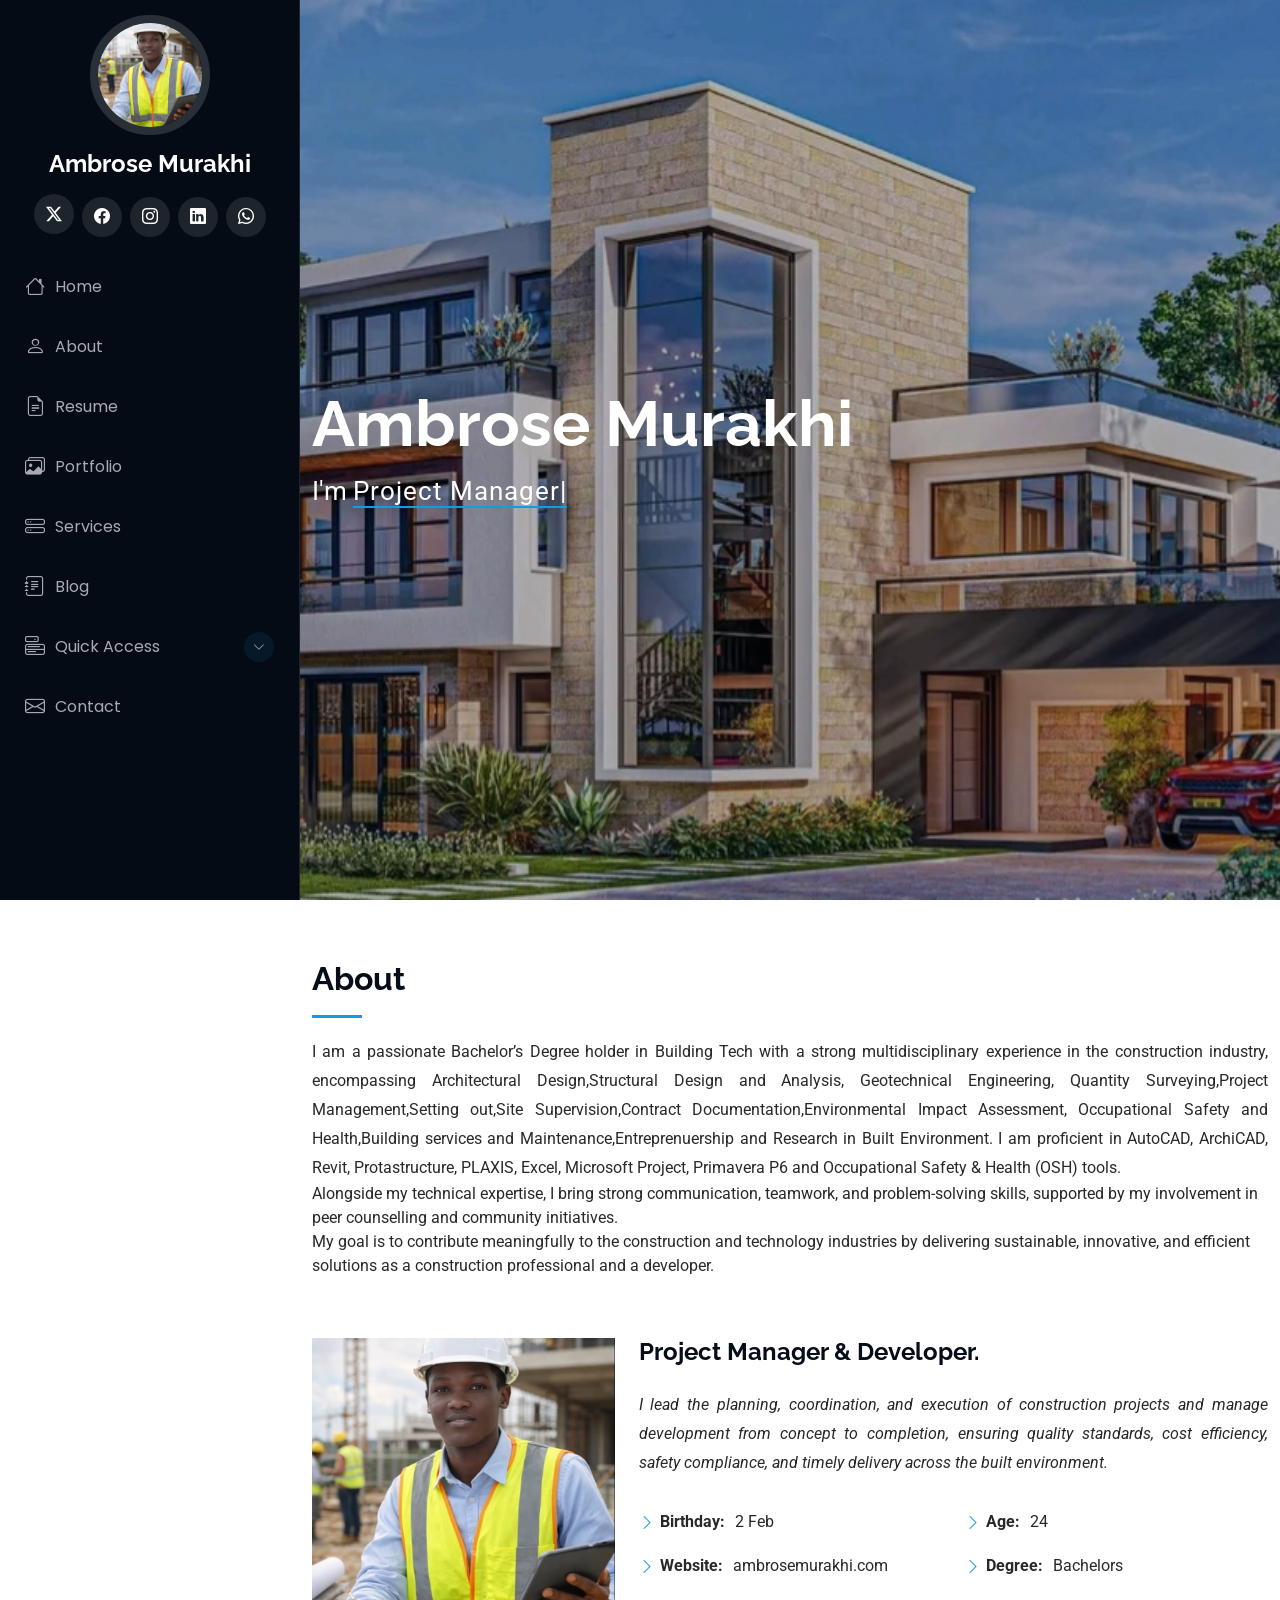
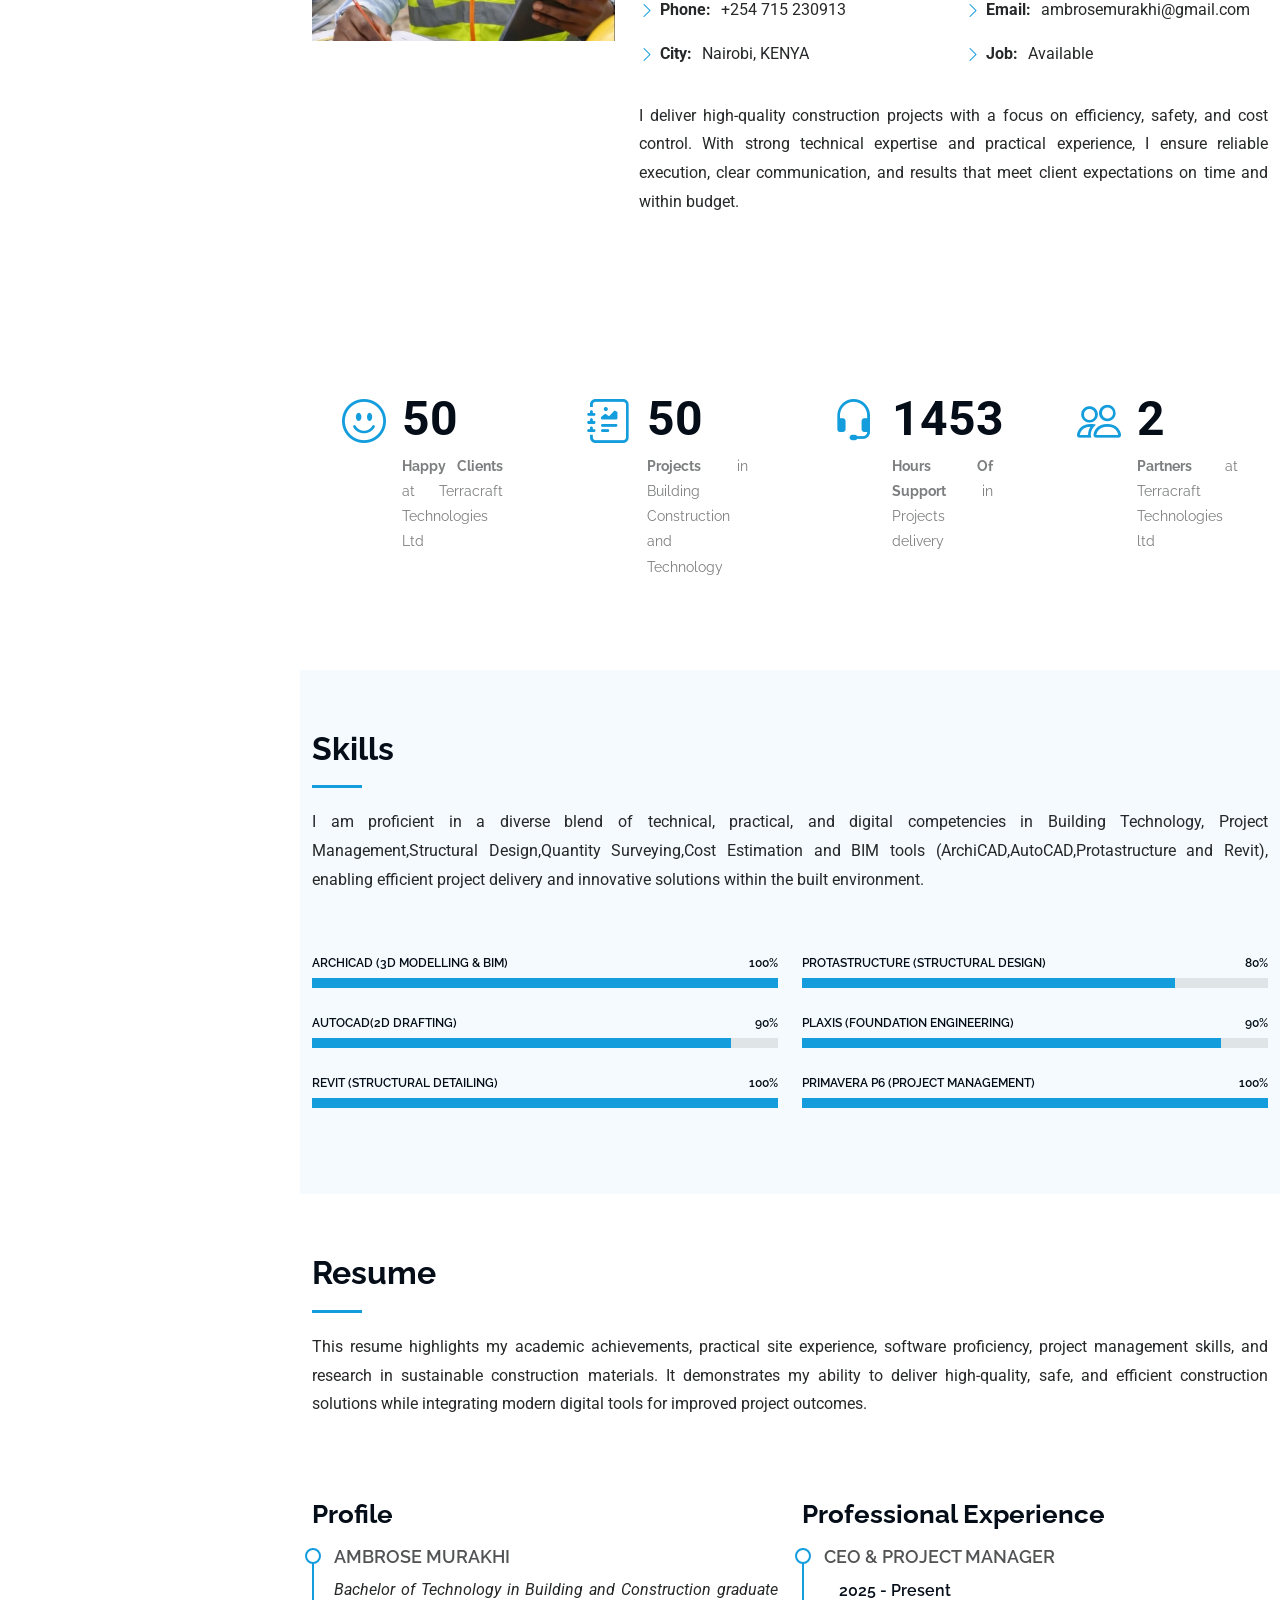
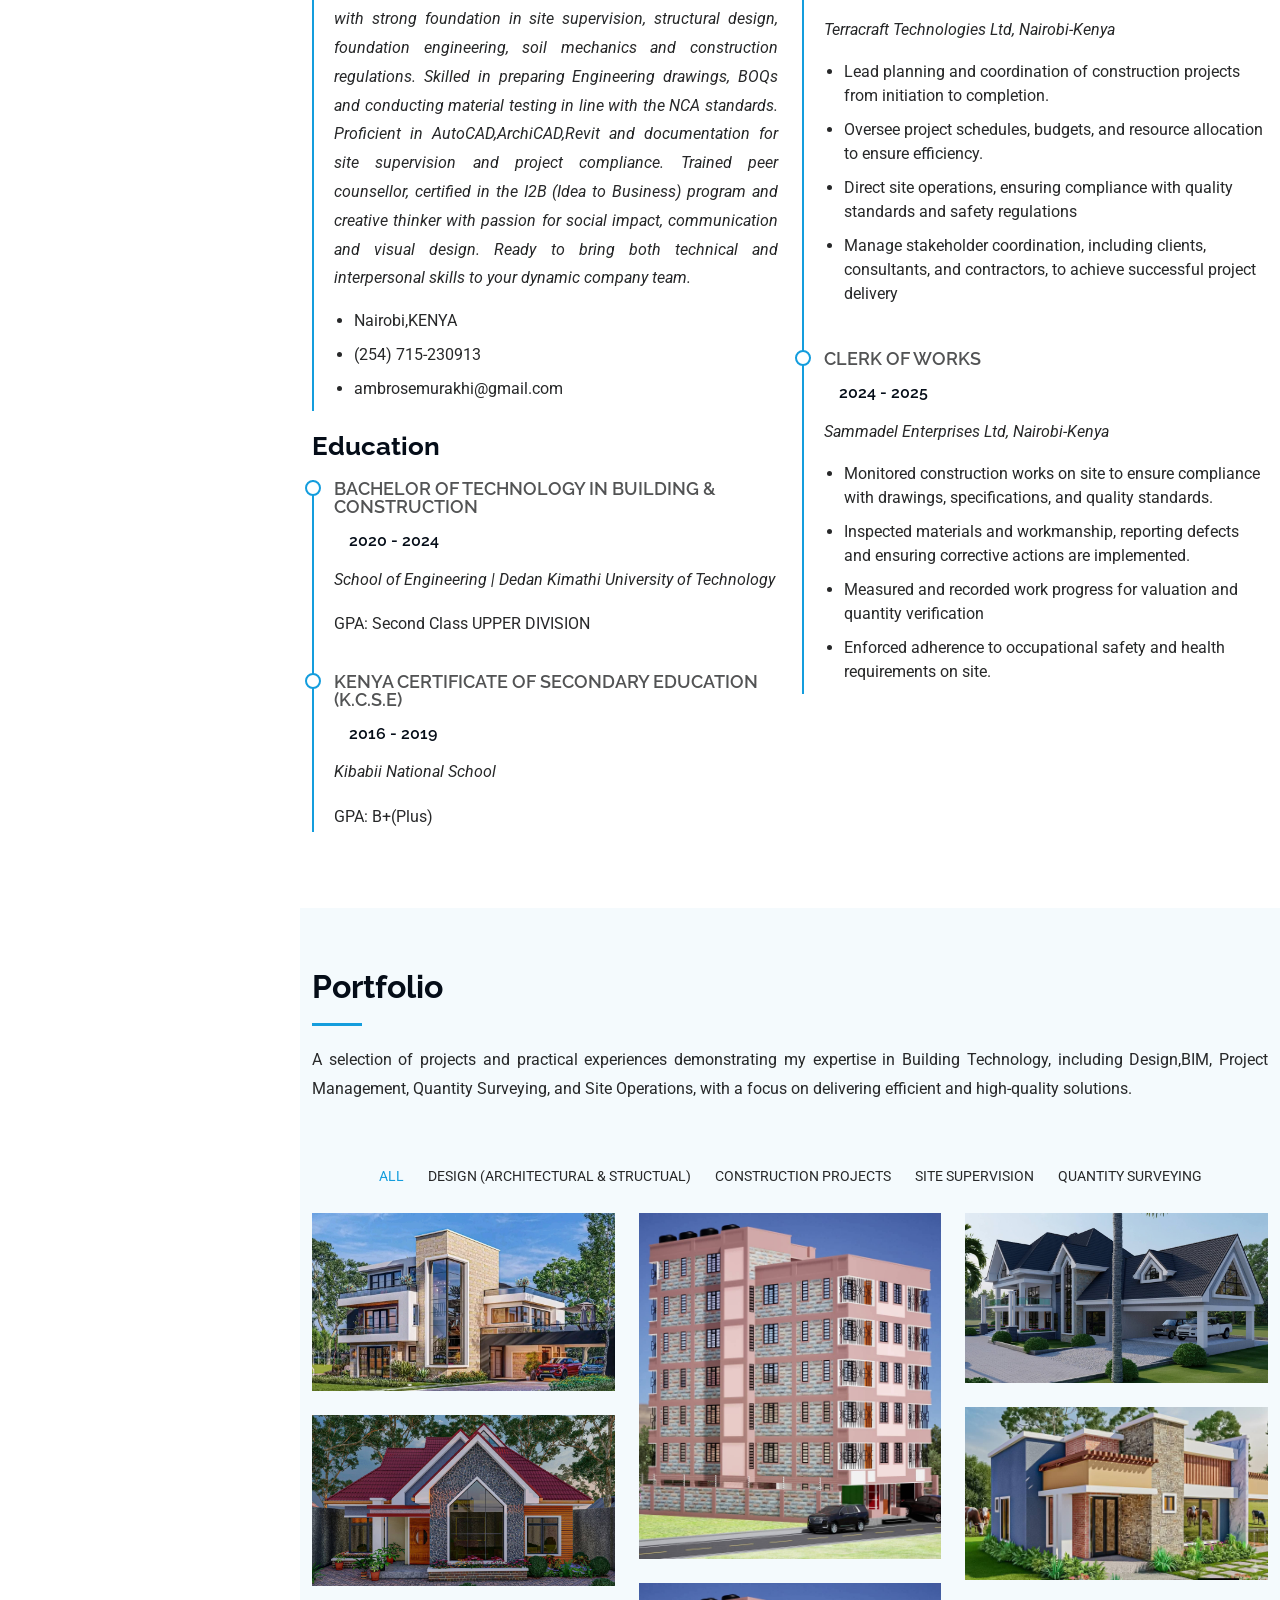
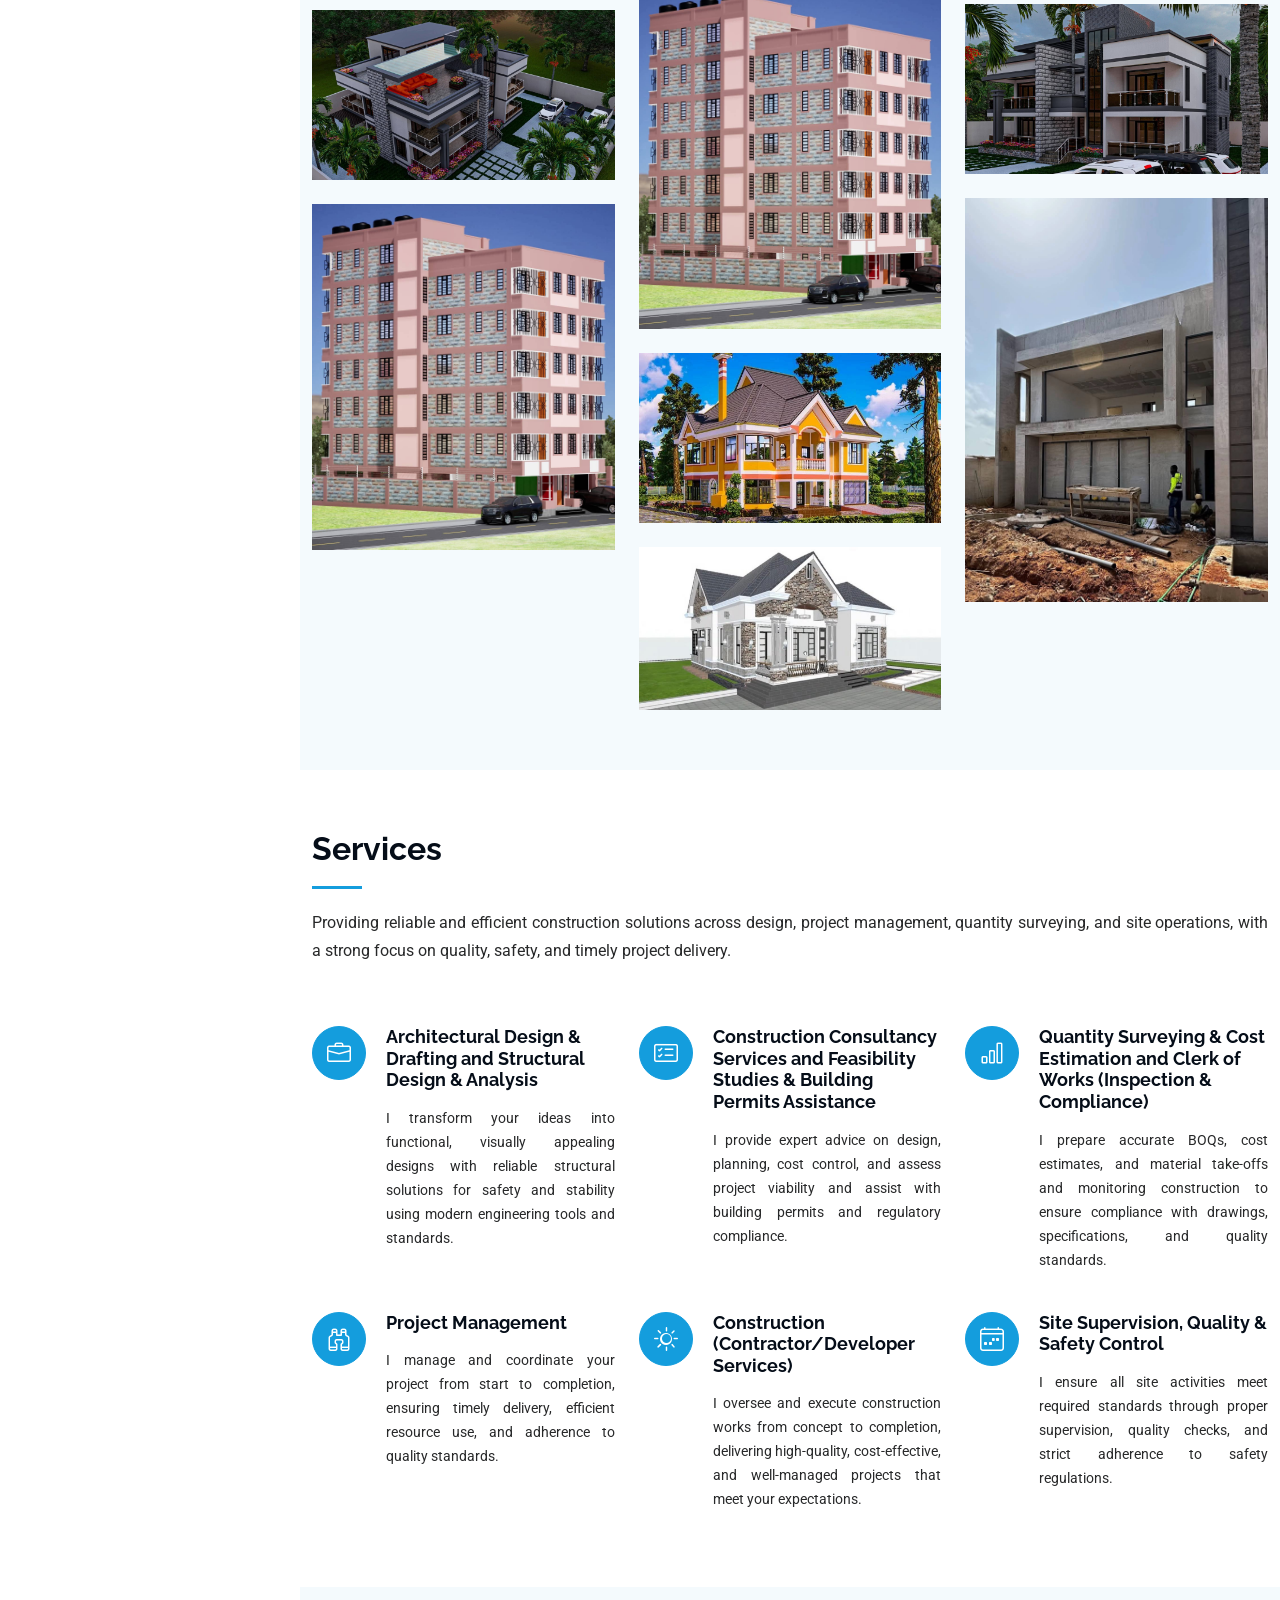
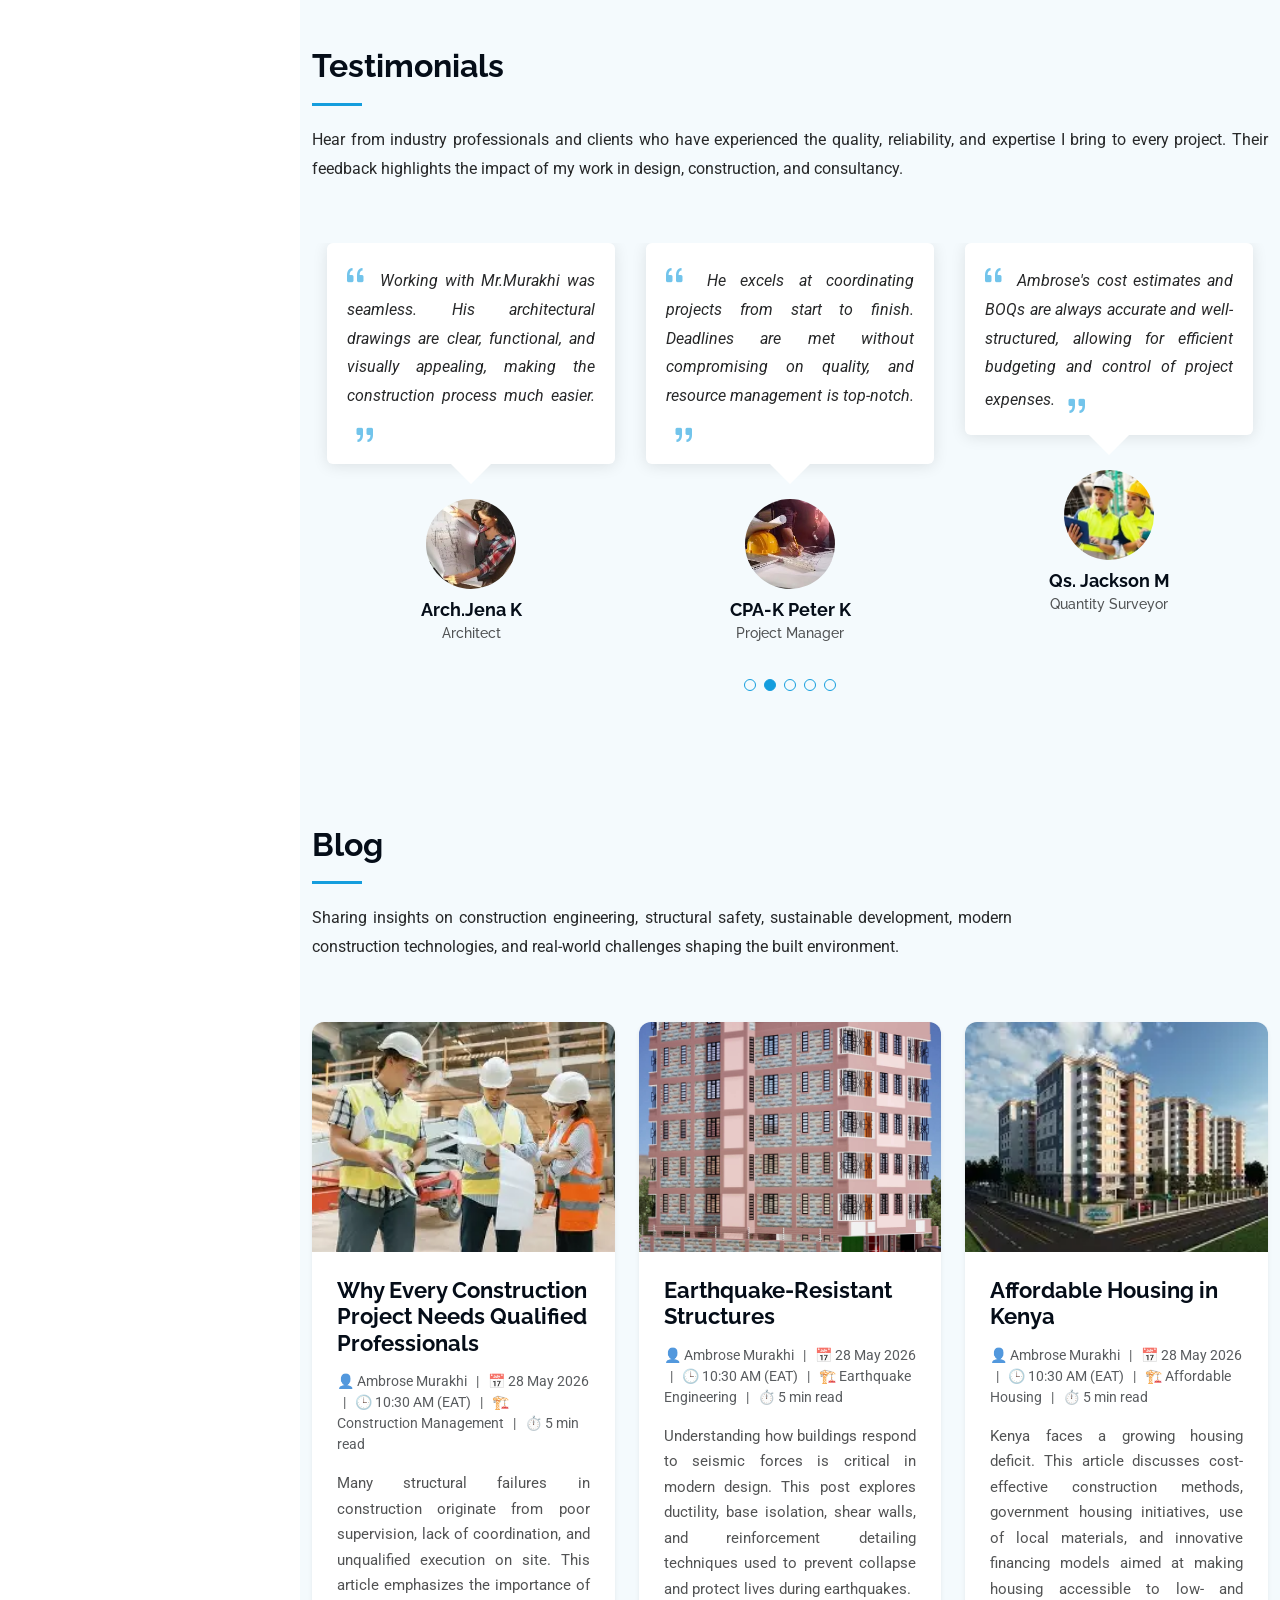
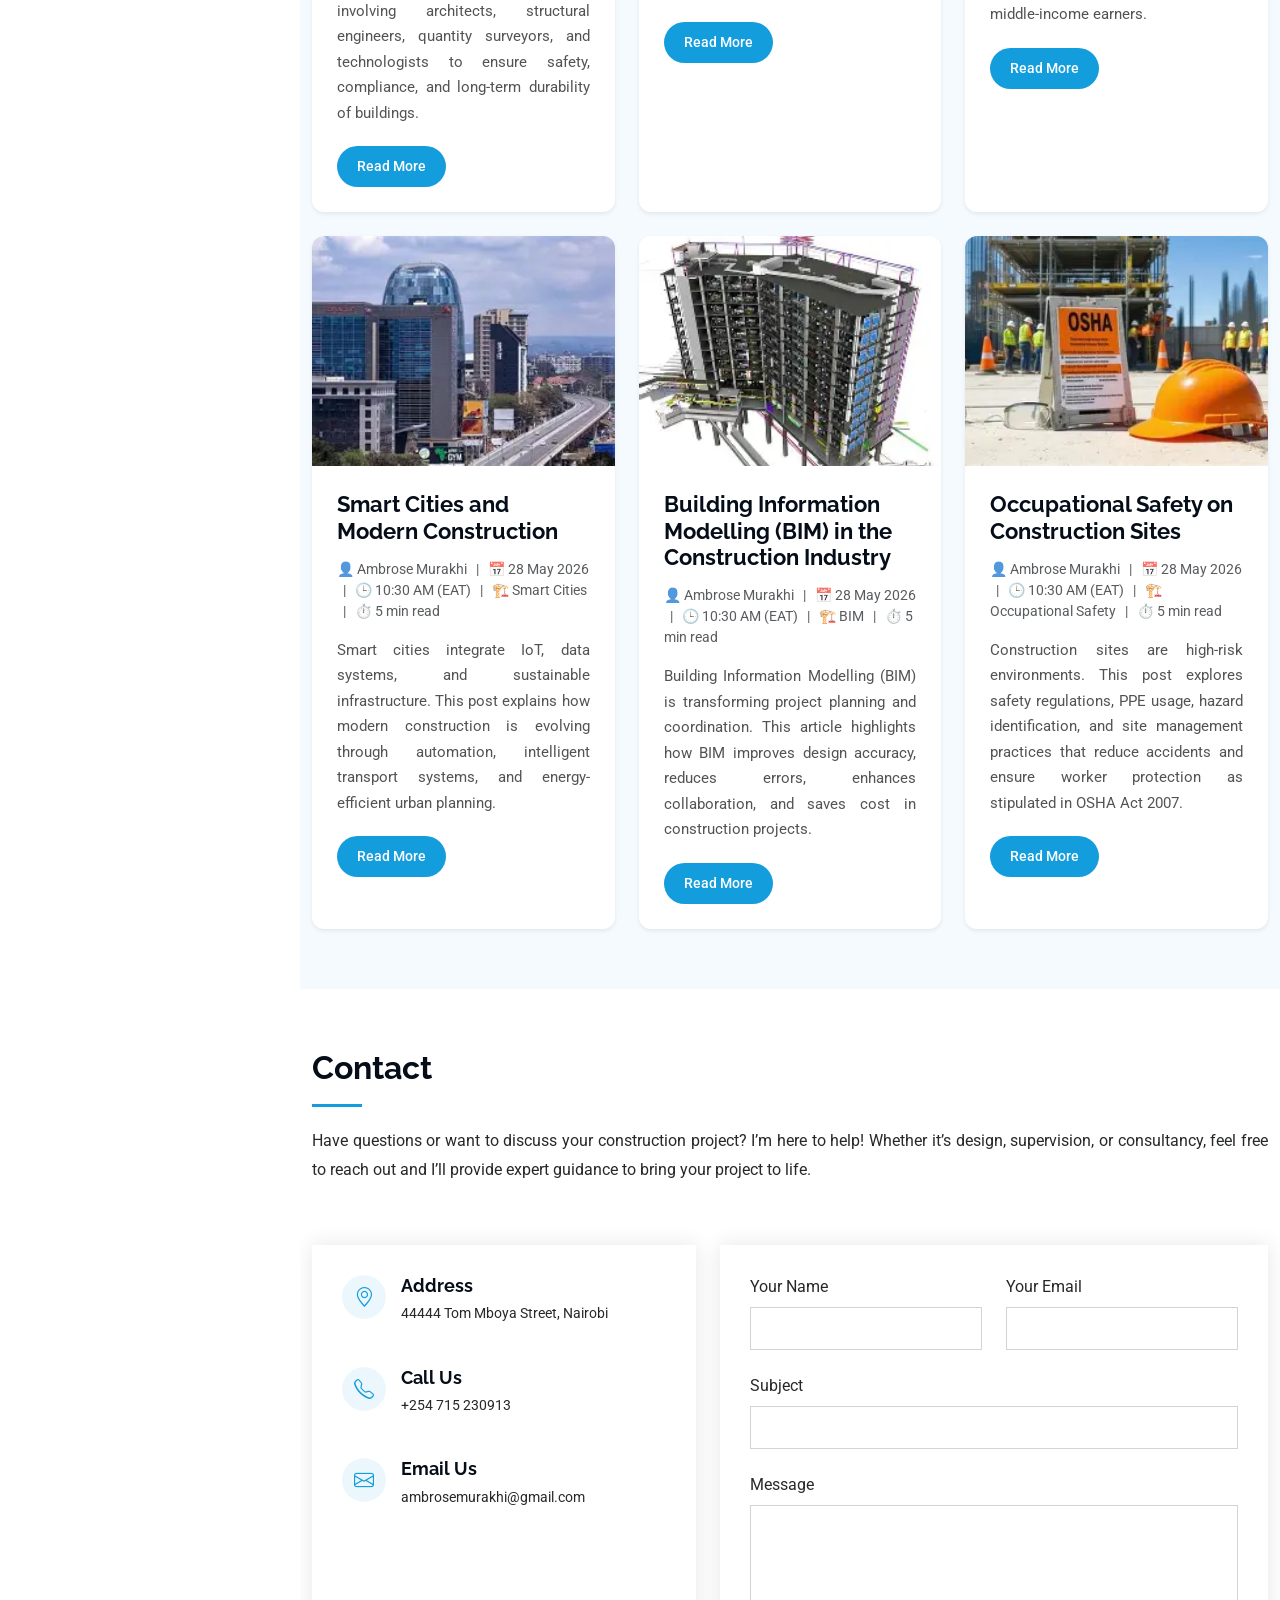
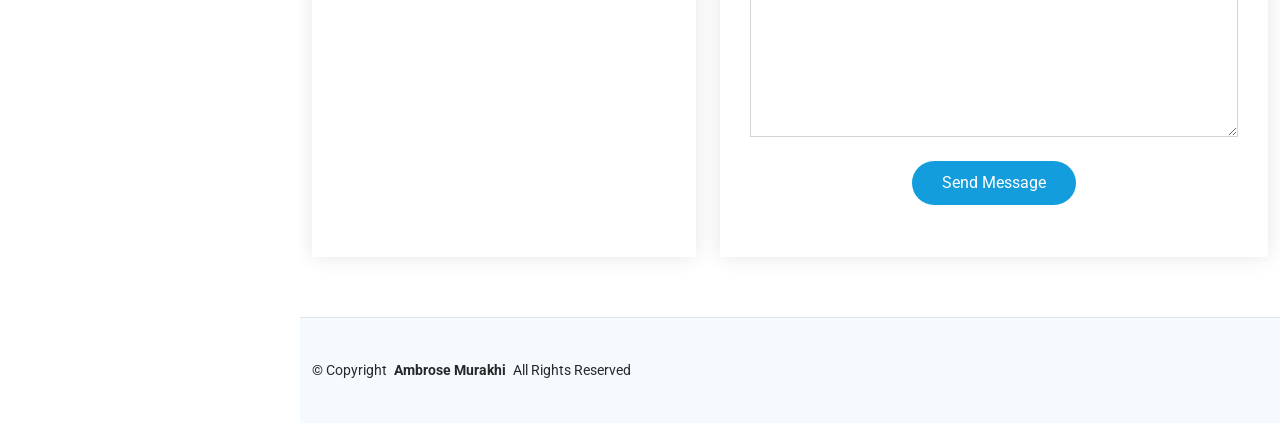
==== commit cbff2135: "first commit" ====
--- a/index.html
+++ b/index.html
@@ -479,11 +479,11 @@
 
             <div class="col-lg-4 col-md-6 portfolio-item isotope-item filter-app">
               <div class="portfolio-content h-100">
-                <img src="assets/img/portfolio/hero2.jpg" class="img-fluid" alt="">
+                <img src="assets/img/1000139272.jpg" class="img-fluid" alt="">
                 <div class="portfolio-info">
                   <h4>4-bedroom Mansionette</h4>
                   <p>4-bedroom Mansionette located in Kahawa Estate,Nyeri county</p>
-                  <a href="assets/img/portfolio/hero2.jpg" title="4-bedroom Mansionette" data-gallery="portfolio-gallery-app" class="glightbox preview-link"><i class="bi bi-zoom-in"></i></a>
+                  <a href="assets/img/1000139272.jpg" title="4-bedroom Mansionette" data-gallery="portfolio-gallery-app" class="glightbox preview-link"><i class="bi bi-zoom-in"></i></a>
                   <a href="portfolio-details.html" title="More Details" class="details-link"><i class="bi bi-link-45deg"></i></a>
                 </div>
               </div>
@@ -717,58 +717,143 @@
 
   <div class="container section-title" data-aos="fade-up">
     <h2>Blog</h2>
-    <p>Insights, engineering thoughts, project experiences, and research in Building Technology and Construction.</p>
+    <p>
+      Sharing insights on construction engineering, structural safety, sustainable development, modern construction technologies, and real-world challenges shaping the built environment.
+    </p>
   </div>
 
   <div class="container">
 
     <div class="row gy-4">
 
-      <!-- Blog Post 1 -->
+      <!-- POST 1 -->
       <div class="col-lg-4 col-md-6" data-aos="fade-up">
         <div class="card h-100 shadow-sm">
-          <img src="assets/img/1000139272.jpg" class="card-img-top" alt="">
+          <img src="assets/img/Why Every Construction Project Needs Qualified Professionals.webp" class="card-img-top" alt="">
           <div class="card-body">
-            <h5 class="card-title">My Journey in Building Technology</h5>
+            <h5 class="card-title">Why Every Construction Project Needs Qualified Professionals</h5>
+           <div class="mb-3 text-muted small">
+  👤 Ambrose Murakhi &nbsp; | &nbsp;
+  📅 28 May 2026 &nbsp; | &nbsp;
+  🕒 10:30 AM (EAT) &nbsp; | &nbsp;
+  🏗 Construction Management &nbsp; | &nbsp;
+  ⏱ 5 min read
+</div>
             <p class="card-text">
-              A reflection on my academic and field experience in construction, design, and site supervision.
+              Many structural failures in construction originate from poor supervision, lack of coordination, and unqualified execution on site. This article emphasizes the importance of involving architects, structural engineers, quantity surveyors, and technologists to ensure safety, compliance, and long-term durability of buildings.
             </p>
             <a href="posts/post1.html" class="btn btn-primary btn-sm">Read More</a>
           </div>
         </div>
       </div>
 
-      <!-- Blog Post 2 -->
+      <!-- POST 2 -->
       <div class="col-lg-4 col-md-6" data-aos="fade-up" data-aos-delay="100">
         <div class="card h-100 shadow-sm">
-          <img src="assets/img/1000139273.jpg" class="card-img-top" alt="">
+          <img src="assets/img/1000366231.jpg" class="card-img-top" alt="">
           <div class="card-body">
-            <h5 class="card-title">Sustainable Construction Materials</h5>
+            <h5 class="card-title">Earthquake-Resistant Structures</h5>
+            <div class="mb-3 text-muted small">
+  👤 Ambrose Murakhi &nbsp; | &nbsp;
+  📅 28 May 2026 &nbsp; | &nbsp;
+  🕒 10:30 AM (EAT) &nbsp; | &nbsp;
+  🏗 Earthquake Engineering &nbsp; | &nbsp;
+  ⏱ 5 min read
+</div>
             <p class="card-text">
-              Exploring psyllium husk and other natural additives in improving concrete performance.
+              Understanding how buildings respond to seismic forces is critical in modern design. This post explores ductility, base isolation, shear walls, and reinforcement detailing techniques used to prevent collapse and protect lives during earthquakes.
             </p>
             <a href="posts/post2.html" class="btn btn-primary btn-sm">Read More</a>
           </div>
         </div>
       </div>
 
-      <!-- Blog Post 3 -->
+      <!-- POST 3 -->
       <div class="col-lg-4 col-md-6" data-aos="fade-up" data-aos-delay="200">
         <div class="card h-100 shadow-sm">
-          <img src="assets/img/1000139274.jpg" class="card-img-top" alt="">
+          <img src="assets/img/AFFORDABLE.webp" class="card-img-top" alt="">
           <div class="card-body">
-            <h5 class="card-title">Lessons from Site Supervision</h5>
+            <h5 class="card-title">Affordable Housing in Kenya</h5>
+            <div class="mb-3 text-muted small">
+  👤 Ambrose Murakhi &nbsp; | &nbsp;
+  📅 28 May 2026 &nbsp; | &nbsp;
+  🕒 10:30 AM (EAT) &nbsp; | &nbsp;
+  🏗 Affordable Housing &nbsp; | &nbsp;
+  ⏱ 5 min read
+</div>
             <p class="card-text">
-              Real-world challenges faced on construction sites and how they shape engineering decisions.
+              Kenya faces a growing housing deficit. This article discusses cost-effective construction methods, government housing initiatives, use of local materials, and innovative financing models aimed at making housing accessible to low- and middle-income earners.
             </p>
             <a href="posts/post3.html" class="btn btn-primary btn-sm">Read More</a>
           </div>
         </div>
       </div>
 
+      <!-- POST 4 -->
+      <div class="col-lg-4 col-md-6" data-aos="fade-up">
+        <div class="card h-100 shadow-sm">
+          <img src="assets/img/Smart Cities and Modern Construction2.webp" class="card-img-top" alt="">
+          <div class="card-body">
+            <h5 class="card-title">Smart Cities and Modern Construction</h5>
+            <div class="mb-3 text-muted small">
+  👤 Ambrose Murakhi &nbsp; | &nbsp;
+  📅 28 May 2026 &nbsp; | &nbsp;
+  🕒 10:30 AM (EAT) &nbsp; | &nbsp;
+  🏗 Smart Cities &nbsp; | &nbsp;
+  ⏱ 5 min read
+</div>
+            <p class="card-text">
+              Smart cities integrate IoT, data systems, and sustainable infrastructure. This post explains how modern construction is evolving through automation, intelligent transport systems, and energy-efficient urban planning.
+            </p>
+            <a href="posts/post4.html" class="btn btn-primary btn-sm">Read More</a>
+          </div>
+        </div>
+      </div>
+
+      <!-- POST 5 -->
+      <div class="col-lg-4 col-md-6" data-aos="fade-up" data-aos-delay="100">
+        <div class="card h-100 shadow-sm">
+          <img src="assets/img/BIM in the Construction Industry.webp" class="card-img-top" alt="">
+          <div class="card-body">
+            <h5 class="card-title">Building Information Modelling (BIM) in the Construction Industry</h5>
+            <div class="mb-3 text-muted small">
+  👤 Ambrose Murakhi &nbsp; | &nbsp;
+  📅 28 May 2026 &nbsp; | &nbsp;
+  🕒 10:30 AM (EAT) &nbsp; | &nbsp;
+  🏗 BIM &nbsp; | &nbsp;
+  ⏱ 5 min read
+</div>
+            <p class="card-text">
+              Building Information Modelling (BIM) is transforming project planning and coordination. This article highlights how BIM improves design accuracy, reduces errors, enhances collaboration, and saves cost in construction projects.
+            </p>
+            <a href="posts/post5.html" class="btn btn-primary btn-sm">Read More</a>
+          </div>
+        </div>
+      </div>
+
+      <!-- POST 6 -->
+      <div class="col-lg-4 col-md-6" data-aos="fade-up" data-aos-delay="200">
+        <div class="card h-100 shadow-sm">
+          <img src="assets/img/OSHA.webp" class="card-img-top" alt="">
+          <div class="card-body">
+            <h5 class="card-title">Occupational Safety on Construction Sites</h5>
+            <div class="mb-3 text-muted small">
+  👤 Ambrose Murakhi &nbsp; | &nbsp;
+  📅 28 May 2026 &nbsp; | &nbsp;
+  🕒 10:30 AM (EAT) &nbsp; | &nbsp;
+  🏗 Occupational Safety &nbsp; | &nbsp;
+  ⏱ 5 min read
+</div>
+            <p class="card-text">
+              Construction sites are high-risk environments. This post explores safety regulations, PPE usage, hazard identification, and site management practices that reduce accidents and ensure worker protection as stipulated in OSHA Act 2007.
+            </p>
+            <a href="posts/post6.html" class="btn btn-primary btn-sm">Read More</a>
+          </div>
+        </div>
+      </div>
+
     </div>
-
-  </div>
+</section>
     <!-- Contact Section -->
     <section id="contact" class="contact section">
 
@@ -854,16 +939,15 @@
 
     <footer id="footer" class="footer position-relative light-background">
 
-  <div class="container">
-    <div class="copyright text-center">
-      <p>© <span>Copyright</span> 
-      <strong class="px-1 sitename">Ambrose Murakhi</strong> 
-      <span>All Rights Reserved</span></p>
-    </div>
-
-    <div class="credits">
-      <span>Designed by Ambrose Murakhi</span>
-    </div>
+ <div class="container text-center">
+  <div class="copyright">
+    <p>
+      © <span>Copyright</span>
+      <strong class="px-1 sitename">Ambrose Murakhi</strong>
+      <span>All Rights Reserved</span>
+    </p>
+  </div>
+</div>
   </div>
 
 </footer>
--- a/assets/css/main.css
+++ b/assets/css/main.css
@@ -64,6 +64,11 @@
   color: var(--default-color);
   background-color: var(--background-color);
   font-family: var(--default-font);
+}
+/* Global text justification for entire portfolio */
+p {
+  text-align: justify;
+  line-height: 1.8;
 }
 
 a {
